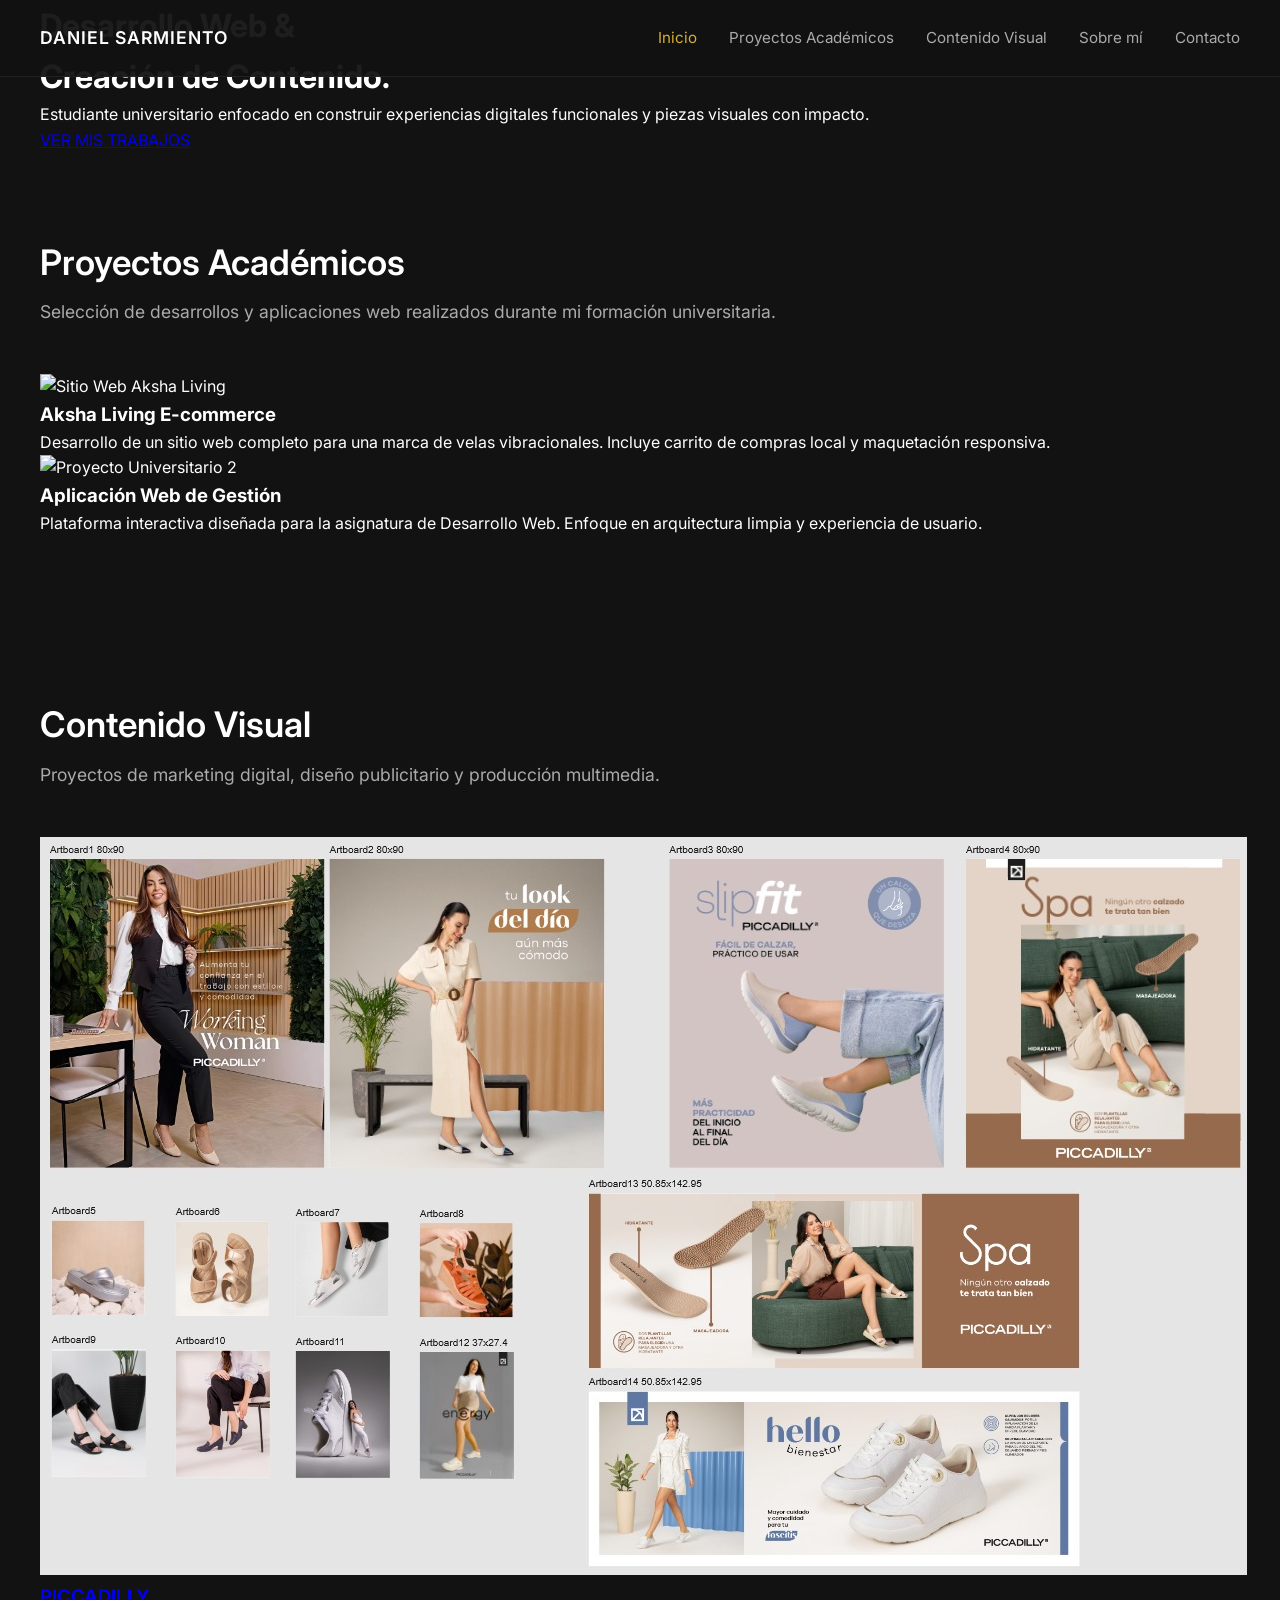
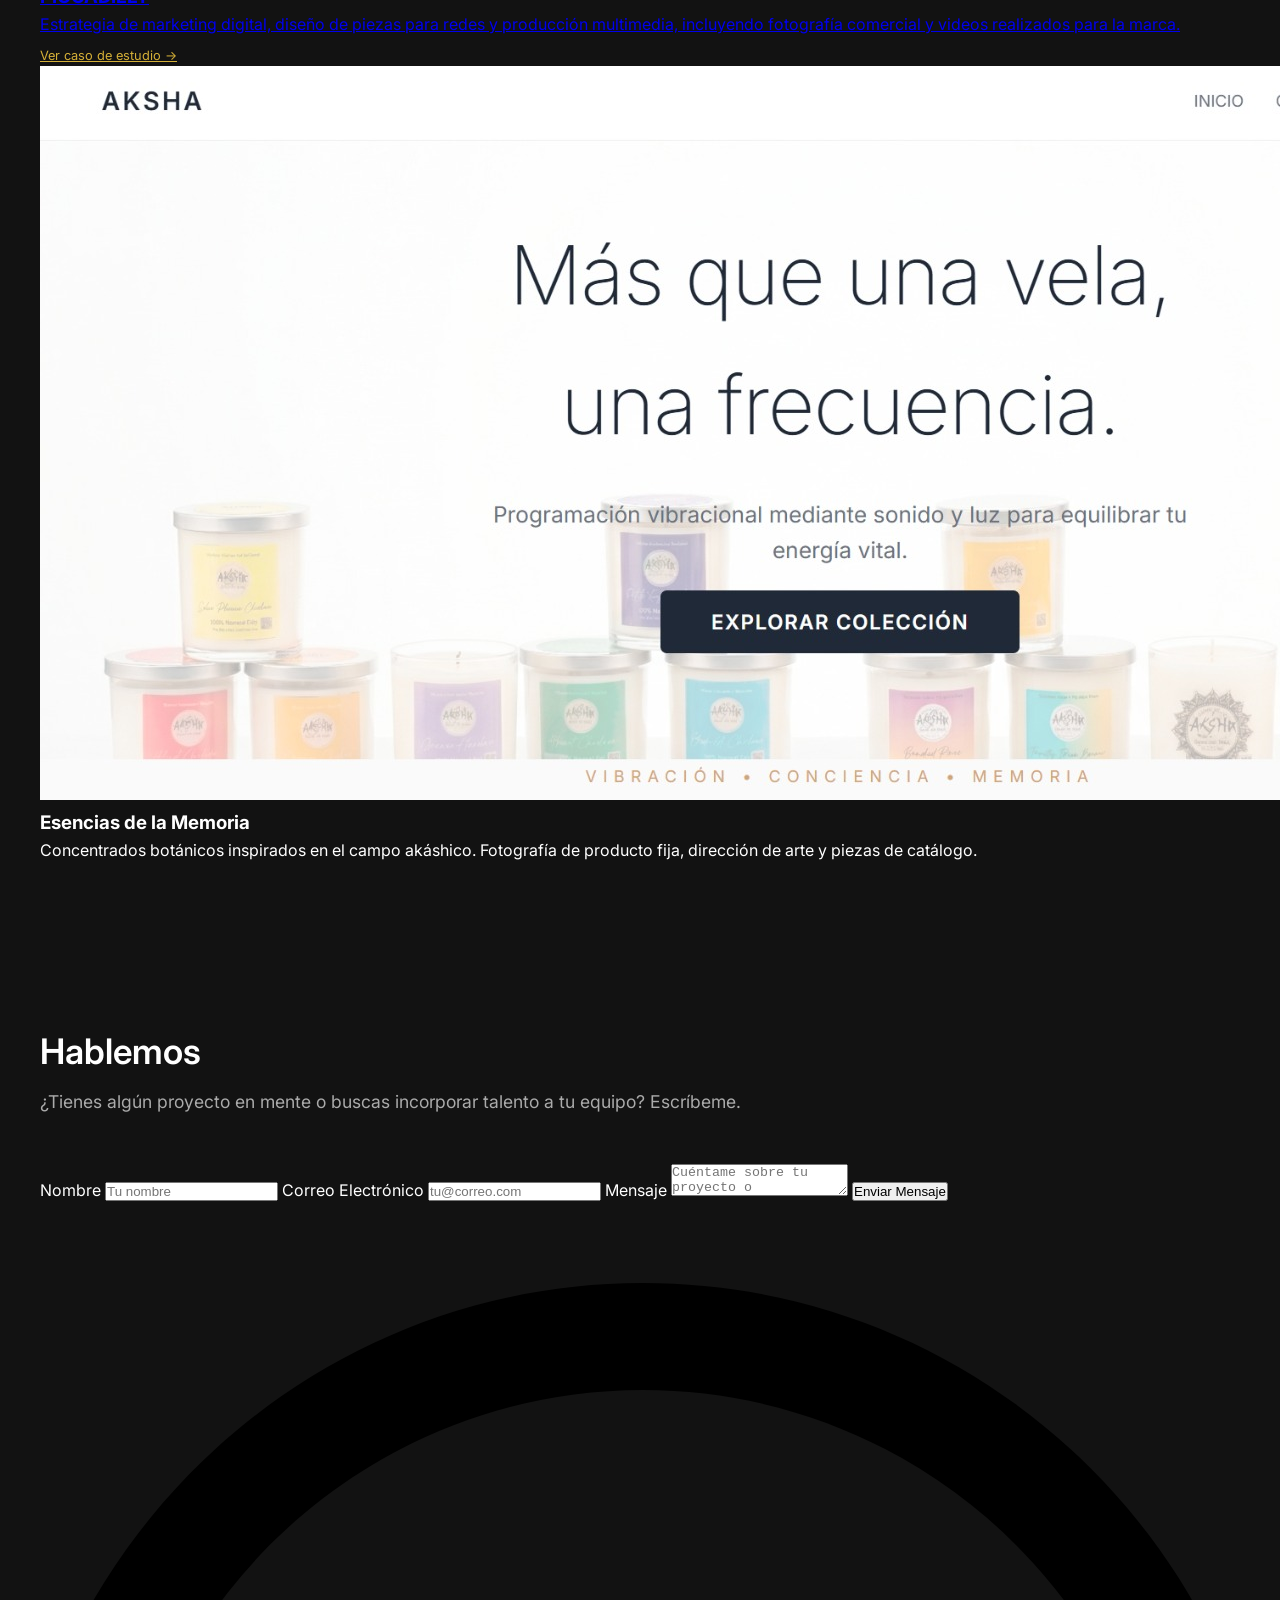
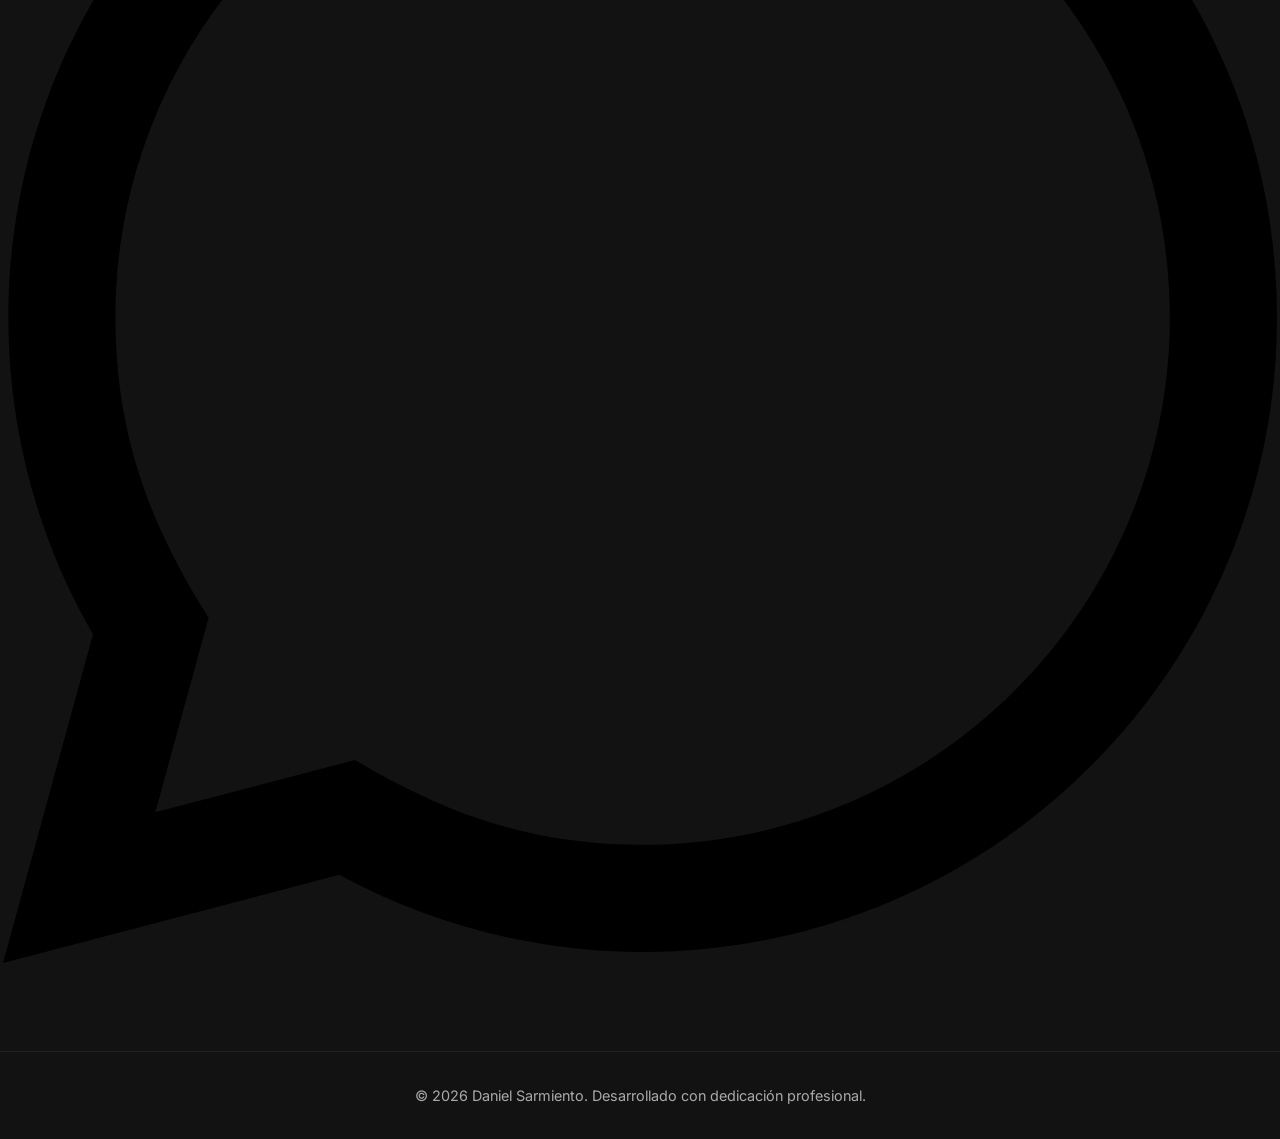
==== index.html @ 41544465 "Update index.html" ====
<!DOCTYPE html>
<html lang="es">
<head>
    <meta charset="UTF-8">
    <meta name="viewport" content="width=device-width, initial-scale=1.0">
    <title>Daniel Sarmiento | Portafolio Profesional</title>
    <link href="https://fonts.googleapis.com/css2?family=Inter:wght=200;300;400;600&display=swap" rel="stylesheet">
    <link rel="stylesheet" href="style.css">
</head>
<body>

    <nav class="nav">
        <div class="container">
            <div class="nav-content">
                <a href="index.html" class="logo">DANIEL SARMIENTO</a>
                <ul class="nav-links">
                    <li><a href="index.html" class="nav-link active">Inicio</a></li>
                    <li><a href="#proyectos" class="nav-link">Proyectos Académicos</a></li>
                    <li><a href="#contenido-visual" class="nav-link">Contenido Visual</a></li>
                    <li><a href="daniel.html" class="nav-link">Sobre mí</a></li>
                    <li><a href="#contacto" class="nav-link">Contacto</a></li>
                </ul>
            </div>
        </div>
    </nav>

    <header class="hero">
        <div class="container">
            <h1>Desarrollo Web & <br> Creación de Contenido.</h1>
            <p>Estudiante universitario enfocado en construir experiencias digitales funcionales y piezas visuales con impacto.</p>
            <a href="#proyectos" class="cta">VER MIS TRABAJOS</a>
        </div>
    </header>

    <section id="proyectos" class="section">
        <div class="container">
            <h2 class="section-title">Proyectos Académicos</h2>
            <p class="section-subtitle">Selección de desarrollos y aplicaciones web realizados durante mi formación universitaria.</p>
            
            <div class="portfolio-grid">
                <div class="preview-item">
                    <div class="preview-img-wrap">
                        <img src="aks1.png" alt="Sitio Web Aksha Living" class="preview-img">
                    </div>
                    <h3>Aksha Living E-commerce</h3>
                    <p>Desarrollo de un sitio web completo para una marca de velas vibracionales. Incluye carrito de compras local y maquetación responsiva.</p>
                </div>
                
                <div class="preview-item">
                    <div class="preview-img-wrap">
                        <img src="images/proyecto-universitario-2.png" alt="Proyecto Universitario 2" class="preview-img">
                    </div>
                    <h3>Aplicación Web de Gestión</h3>
                    <p>Plataforma interactiva diseñada para la asignatura de Desarrollo Web. Enfoque en arquitectura limpia y experiencia de usuario.</p>
                </div>
            </div>
        </div>
    </section>

    <section id="contenido-visual" class="section">
        <div class="container">
            <h2 class="section-title">Contenido Visual</h2>
            <p class="section-subtitle">Proyectos de marketing digital, diseño publicitario y producción multimedia.</p>
            
            <div class="portfolio-grid">
                
                <a href="piccadilly.html" class="portfolio-link">
                    <div class="preview-item">
                        <div class="preview-img-wrap">
                            <img src="image0.jpeg" alt="Campaña PICCADILLY" class="preview-img">
                        </div>
                        <h3>PICCADILLY</h3>
                        <p>Estrategia de marketing digital, diseño de piezas para redes y producción multimedia, incluyendo fotografía comercial y videos realizados para la marca. <span style="text-decoration: underline; display: block; margin-top: 0.5rem; font-size: 0.8rem; color: var(--gold);">Ver caso de estudio →</span></p>
                    </div>
                </a>

                <div class="preview-item">
                    <div class="preview-img-wrap">
                        <img src="aks0.jpeg" alt="Esencias Aksha" class="preview-img">
                    </div>
                    <h3>Esencias de la Memoria</h3>
                    <p>Concentrados botánicos inspirados en el campo akáshico. Fotografía de producto fija, dirección de arte y piezas de catálogo.</p>
                </div>

            </div>
        </div>
    </section>

    <section id="contacto" class="section">
        <div class="container">
            <h2 class="section-title">Hablemos</h2>
            <p class="section-subtitle">¿Tienes algún proyecto en mente o buscas incorporar talento a tu equipo? Escríbeme.</p>
            
            <form class="contact-form" action="https://formspree.io/f/TU_ID_DE_FORMSPREE" method="POST">
                <label for="name">Nombre</label>
                <input type="text" id="name" name="name" required placeholder="Tu nombre">
                
                <label for="email">Correo Electrónico</label>
                <input type="email" id="email" name="email" required placeholder="tu@correo.com">
                
                <label for="message">Mensaje</label>
                <textarea id="message" name="message" required placeholder="Cuéntame sobre tu proyecto o propuesta..."></textarea>
                
                <button type="submit" class="form-btn">Enviar Mensaje</button>
            </form>
        </div>
    </section>

    <a href="https://wa.me/584125943324" class="whatsapp-float" target="_blank">
        <svg class="whatsapp-icon" viewBox="0 0 24 24"><path d="M.057 24l1.687-6.163c-1.041-1.804-1.588-3.849-1.587-5.946.003-6.556 5.338-11.891 11.893-11.891 3.181.001 6.167 1.24 8.413 3.488 2.245 2.248 3.481 5.236 3.48 8.414-.003 6.557-5.338 11.892-11.893 11.892-1.99-.001-3.951-.5-5.688-1.448l-6.305 1.654zm6.597-3.807c1.676.995 3.276 1.591 5.392 1.592 5.448 0 9.886-4.438 9.889-9.885.002-5.462-4.415-9.89-9.881-9.892-5.452 0-9.887 4.434-9.889 9.884-.001 2.225.651 3.891 1.746 5.634l-.999 3.648 3.742-.981z"/></svg>
    </a>

    <footer>
        <div class="container">
            <p>&copy; 2026 Daniel Sarmiento. Desarrollado con dedicación profesional.</p>
        </div>
    </footer>

    <script src="js/main.js"></script>
</body>
</html>
---- style.css ----
/* ==========================================================================
   1. VARIABLES Y CONFIGURACIÓN BASE
   ========================================================================== */
:root {
    --bg-color: #121212;       /* Fondo oscuro principal */
    --surface-color: #1e1e1e;  /* Fondo de las tarjetas y elementos */
    --text-primary: #ffffff;   /* Texto blanco principal */
    --text-secondary: #aaaaaa; /* Texto gris secundario */
    --gold: #d4af37;           /* Color dorado para acentos y enlaces activos */
    --font-main: 'Inter', sans-serif;
}

* {
    margin: 0;
    padding: 0;
    box-box: border-box;
}

body {
    background-color: var(--bg-color);
    color: var(--text-primary);
    font-family: var(--font-main);
    line-height: 1.6;
    overflow-x: hidden;
}

.container {
    width: 100%;
    max-width: 1200px;
    margin: 0 auto;
    padding: 0 2rem;
}

/* ==========================================================================
   2. COMPONENTES REUTILIZABLES (SECCIONES Y BOTONES)
   ========================================================================== */
.section {
    padding: 5rem 0;
}

.section-title {
    font-size: 2.2rem;
    font-weight: 600;
    margin-bottom: 0.5rem;
}

.section-subtitle {
    color: var(--text-secondary);
    font-size: 1.1rem;
    margin-bottom: 3rem;
}

.tag {
    background-color: var(--surface-color);
    color: var(--text-primary);
    padding: 0.5rem 1rem;
    border-radius: 4px;
    font-size: 0.85rem;
    border: 1px solid #333;
    display: inline-block;
}

/* ==========================================================================
   3. BARRA DE NAVEGACIÓN (NAVBAR)
   ========================================================================== */
.nav {
    background-color: rgba(18, 18, 18, 0.95);
    position: fixed;
    top: 0;
    left: 0;
    width: 100%;
    z-index: 1000;
    border-bottom: 1px solid #222;
}

.nav-content {
    display: flex;
    justify-content: space-between;
    align-items: center;
    padding: 1.5rem 0;
}

.logo {
    color: var(--text-primary);
    text-decoration: none;
    font-weight: 600;
    letter-spacing: 1px;
    font-size: 1.1rem;
}

.nav-links {
    display: flex;
    list-style: none;
    gap: 2rem;
}

.nav-link {
    color: var(--text-secondary);
    text-decoration: none;
    font-size: 0.95rem;
    transition: color 0.3s ease;
}

.nav-link:hover, 
.nav-link.active {
    color: var(--gold);
}

/* ==========================================================================
   4. DISEÑO DE LA PÁGINA "SOBRE MÍ" (GRIDS Y TIMELINE)
   ========================================================================== */
.main-about {
    padding-top: 7rem; 
    min-height: 85vh;
}

.section-separator {
    margin-top: 6rem;
}

.services-title, 
.experience-title {
    font-size: 1.4rem; 
    margin-bottom: 2.5rem; 
    text-align: left; 
    color: var(--gold);
}

/* Rejilla de Información Principal */
.about-grid {
    display: grid;
    grid-template-columns: 1fr 2fr;
    gap: 4rem;
    align-items: start;
}

.about-image-wrap {
    width: 100%;
}

.about-img {
    width: 100%;
    border-radius: 8px;
    filter: grayscale(20%);
    border: 1px solid #333;
}

.about-info h3 {
    font-size: 1.8rem;
    margin-bottom: 1.5rem;
}

.about-info p {
    color: var(--text-secondary);
    margin-bottom: 1.5rem;
}

/* Contenedor de Habilidades / Servicios */
.skills-container {
    margin-top: 2.5rem;
}

.skills-container h4 {
    margin-bottom: 1rem;
    font-size: 1.1rem;
}

.skills-tags {
    display: flex;
    flex-wrap: wrap;
    gap: 0.8rem;
}

/* Línea de Tiempo (Experiencia) */
.timeline {
    display: flex;
    flex-direction: column;
    gap: 3rem;
    position: relative;
}

.timeline-item {
    display: grid;
    grid-template-columns: 1fr 2fr;
    gap: 2rem;
}

.timeline-meta h4 {
    font-size: 1.2rem;
    color: var(--text-primary);
    margin-bottom: 0.3rem;
}

.timeline-meta .company {
    color: var(--gold);
    font-weight: 600;
    font-size: 0.95rem;
}

.timeline-meta .date {
    color: var(--text-secondary);
    font-size: 0.85rem;
    margin-top: 0.2rem;
}

.timeline-content p {
    color: var(--text-secondary);
    margin-bottom: 1rem;
}

.timeline-content ul {
    list-style-type: none;
}

.timeline-content ul li {
    color: var(--text-secondary);
    position: relative;
    padding-left: 1.5rem;
    margin-bottom: 0.7rem;
    font-size: 0.95rem;
}

.timeline-content ul li::before {
    content: "•";
    color: var(--gold);
    font-size: 1.2rem;
    position: absolute;
    left: 0;
    top: -2px;
}

/* ==========================================================================
   5. PIE DE PÁGINA (FOOTER)
   ========================================================================== */
footer {
    border-top: 1px solid #222;
    padding: 2rem 0;
    text-align: center;
    color: var(--text-secondary);
    font-size: 0.9rem;
    margin-top: 5rem;
}

/* ==========================================================================
   6. ESTILOS RESPONSIVOS (DISPOSITIVOS MÓVILES)
   ========================================================================== */
@media (max-width: 768px) {
    
    .container {
        padding: 0 1.5rem;
    }
    
    .section-title {
        font-size: 1.8rem;
        text-align: center;
    }
    
    .section-subtitle {
        text-align: center;
        font-size: 0.95rem;
    }

    .services-title, 
    .experience-title {
        text-align: center;
    }

    /* Navegación en bloque vertical */
    .nav-content {
        flex-direction: column;
        gap: 1rem;
        padding: 1rem 0;
    }
    
    .nav-links {
        flex-wrap: wrap;
        justify-content: center;
        gap: 1rem;
    }
    
    .nav-link {
        font-size: 0.9rem;
    }

    /* Colapsar grids de 2 columnas a 1 sola columna */
    .about-grid,
    .timeline-item {
        grid-template-columns: 1fr;
        gap: 2rem;
    }

    .about-image-wrap {
        max-width: 260px;
        margin: 0 auto;
    }
    
    .about-info {
        text-align: center;
    }

    .skills-tags {
        justify-content: center;
    }

    /* Ajuste estético de la experiencia en móvil */
    .timeline-item {
        border-left: 2px solid var(--gold);
        padding-left: 1.2rem;
        margin-left: 0.2rem;
        gap: 1rem;
    }
    
    .timeline-meta h4 {
        font-size: 1.1rem;
    }
}
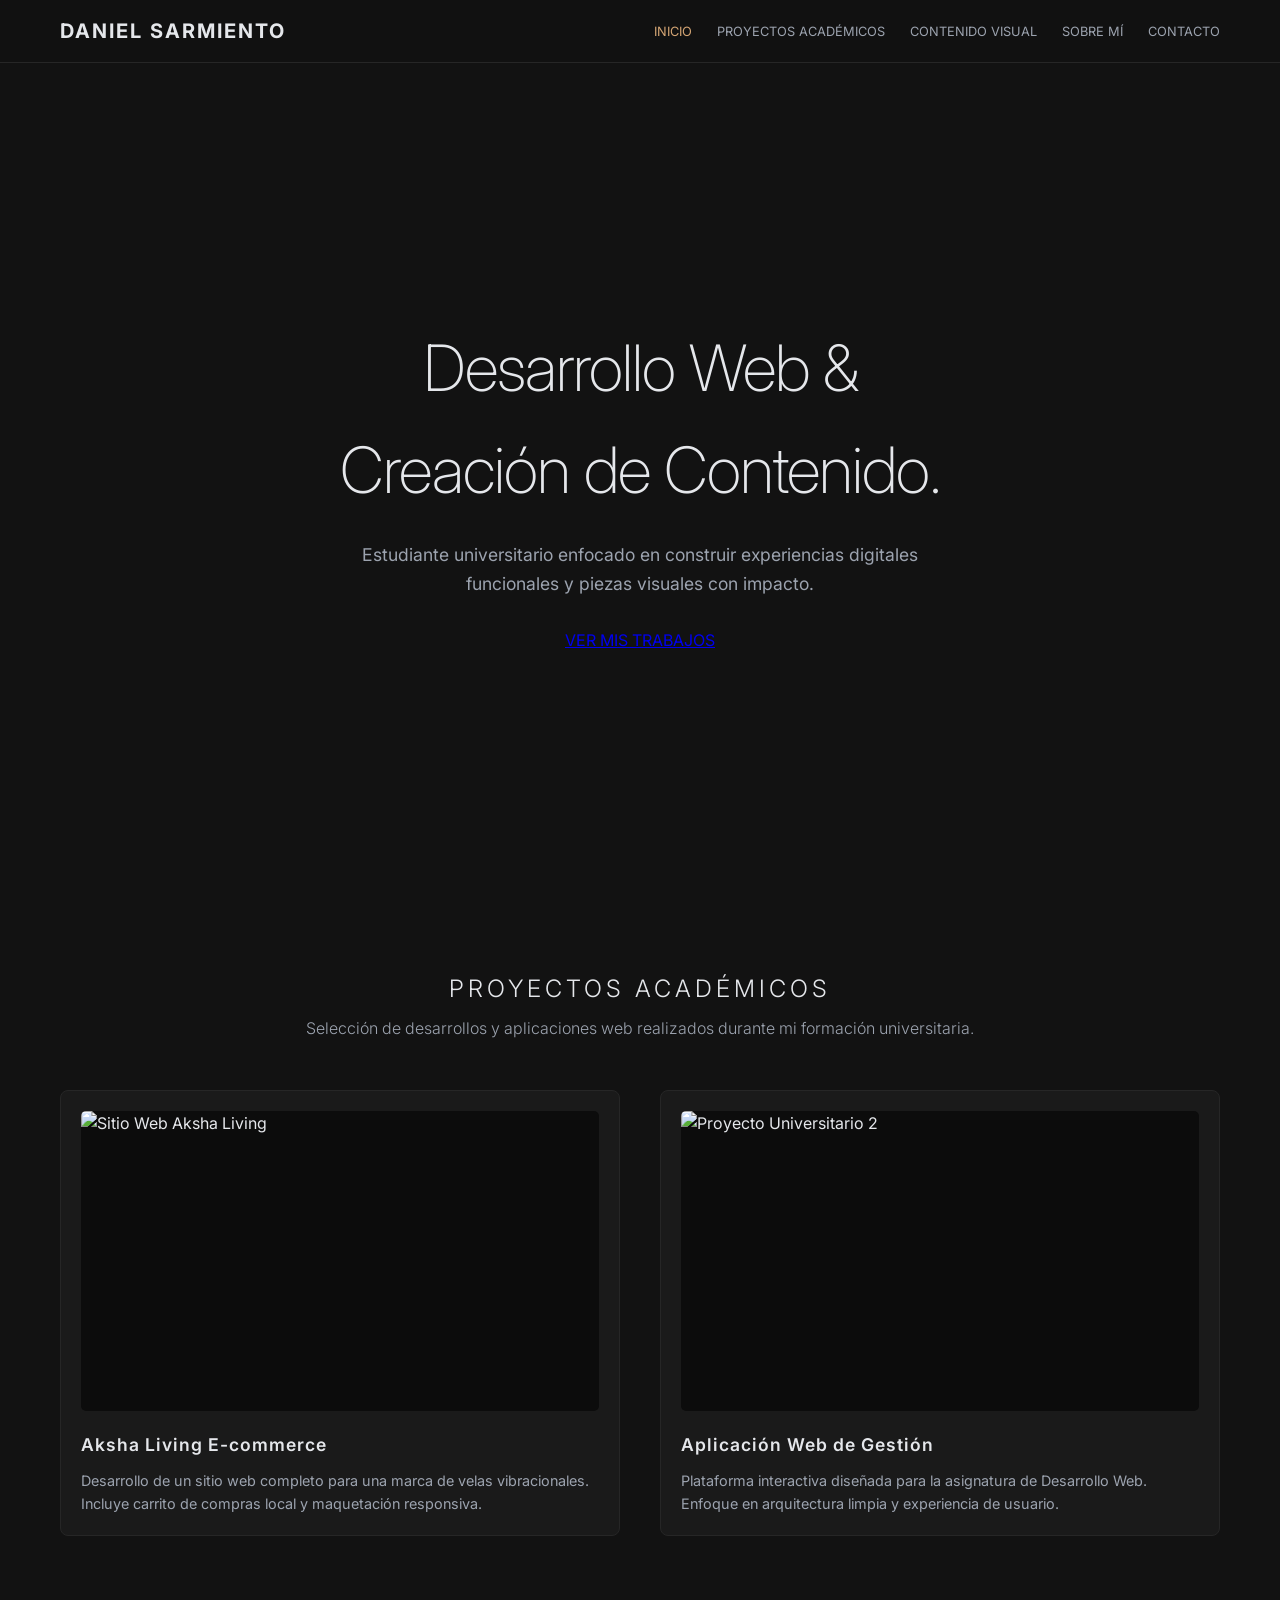
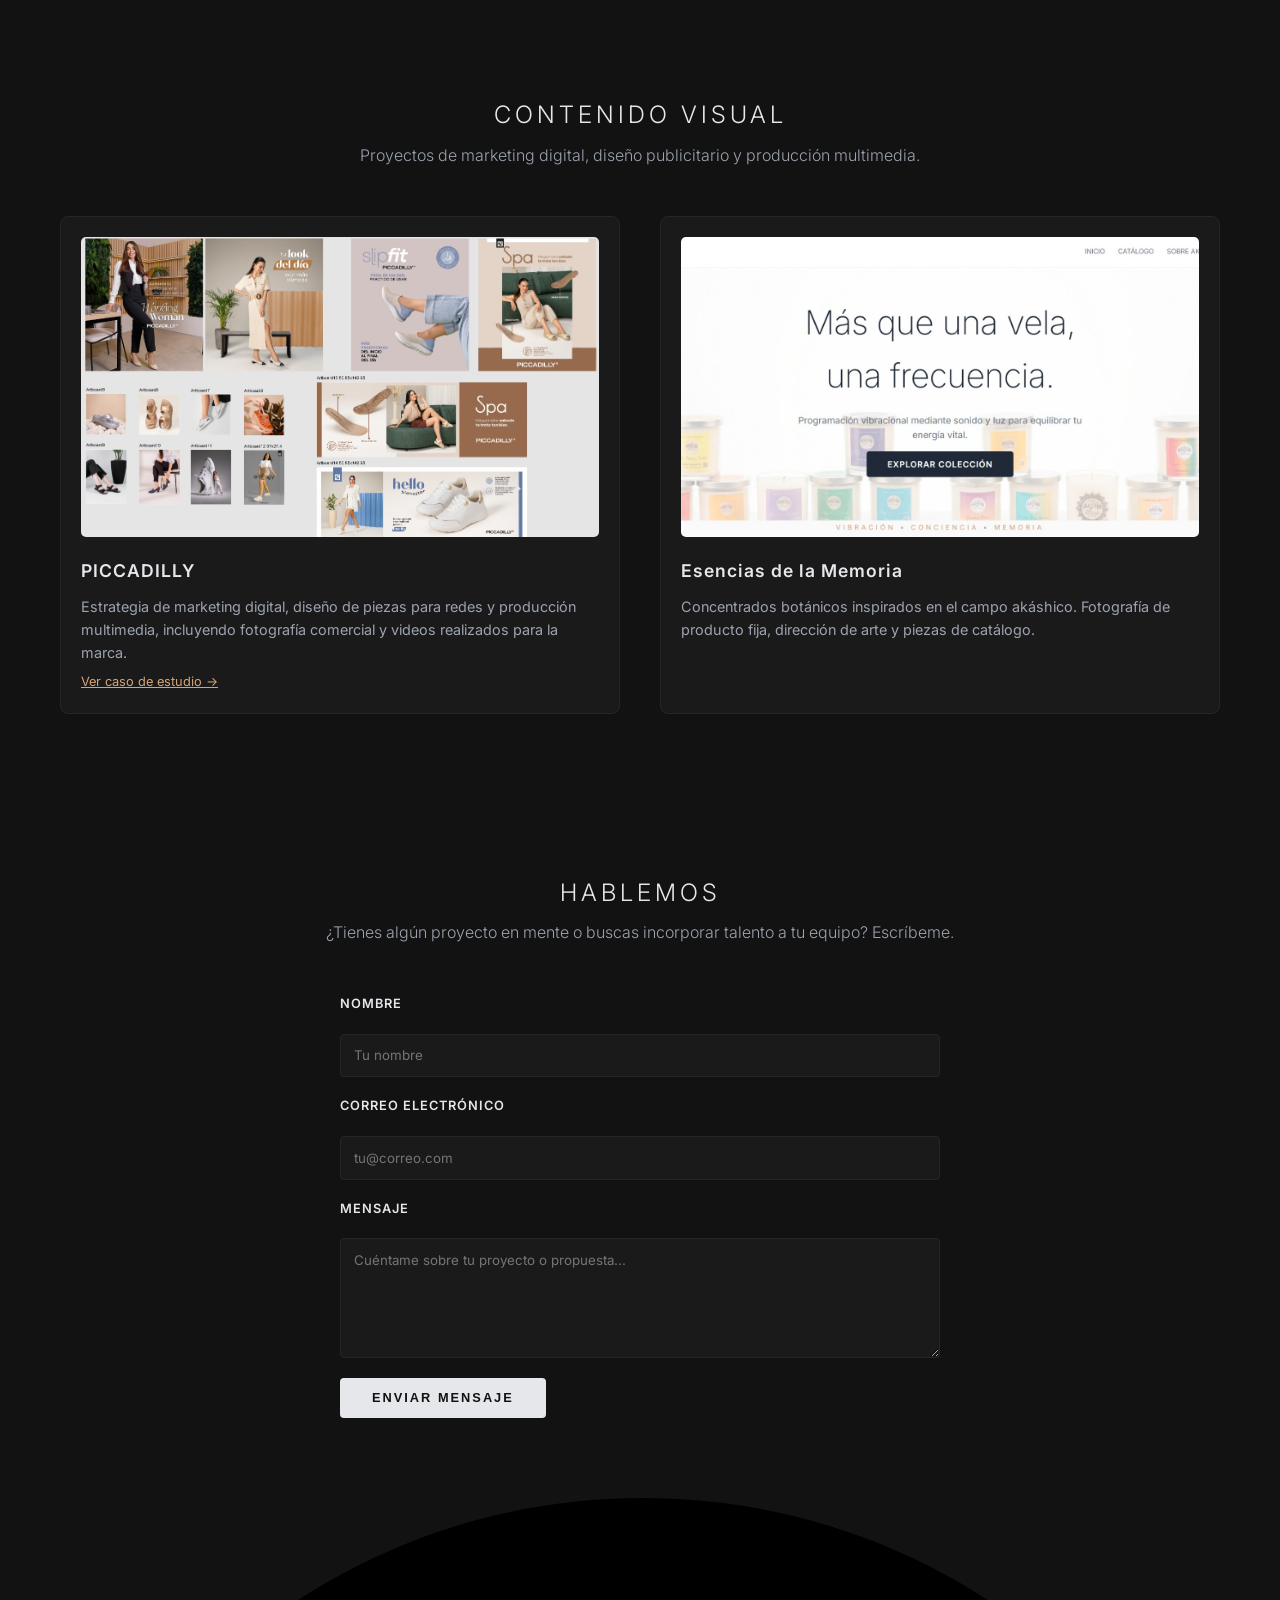
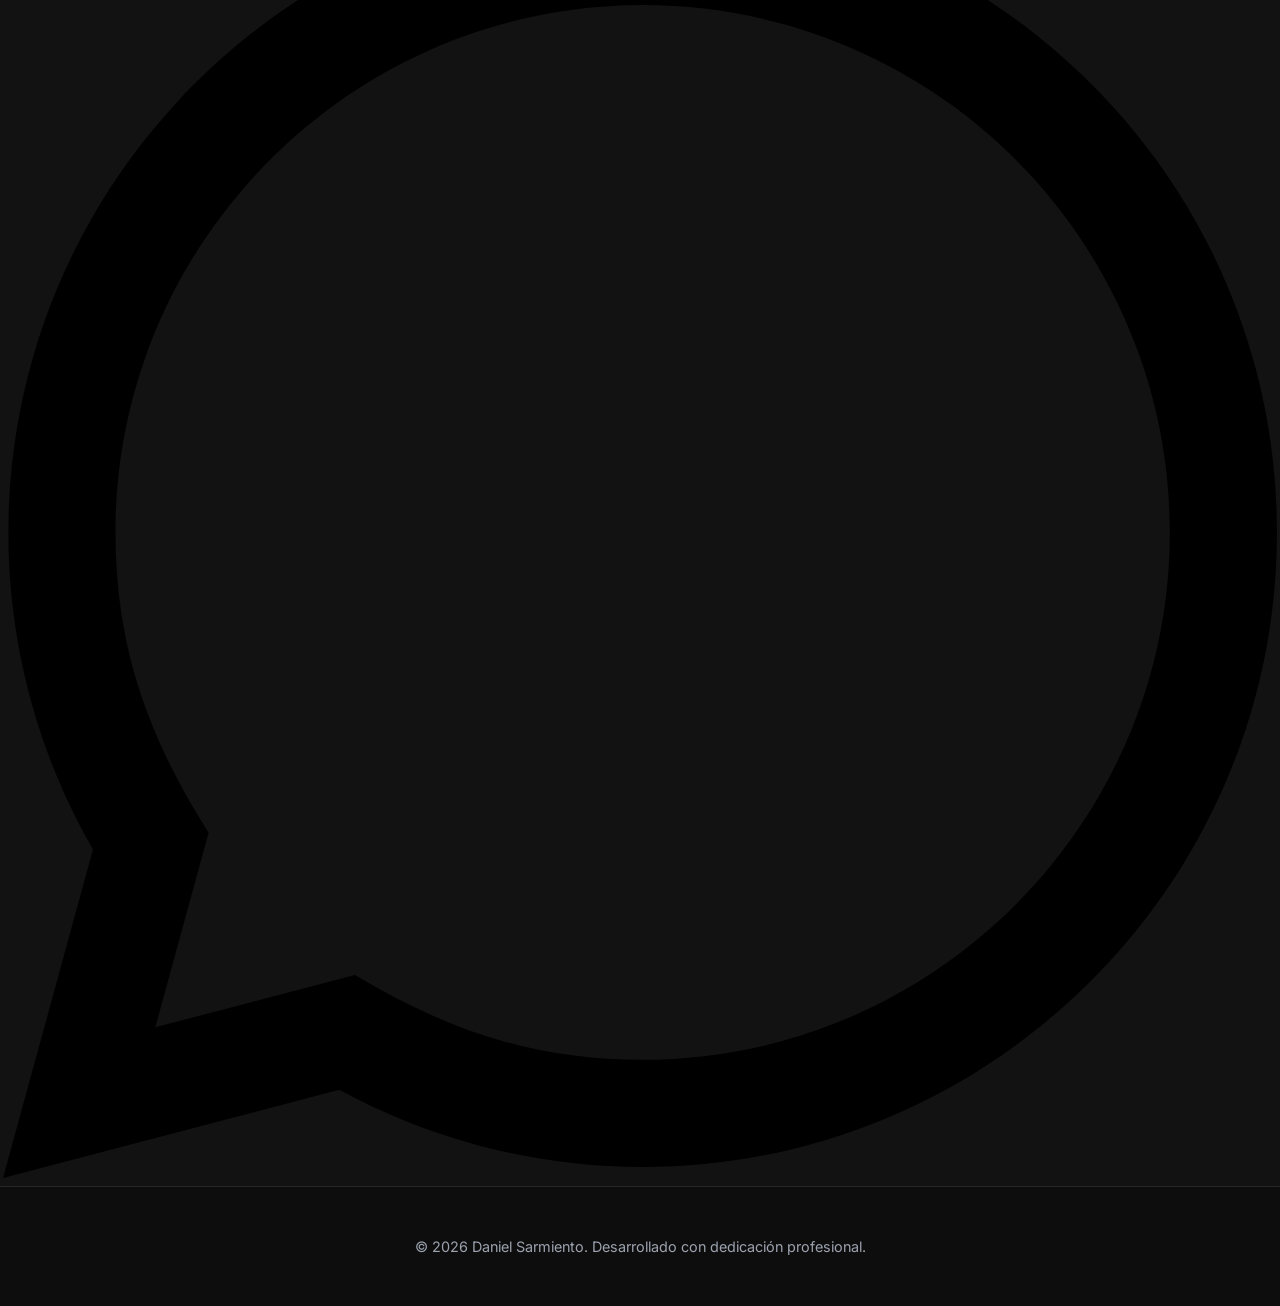
==== commit dcc24f2d: "Update index.html" ====
--- a/index.html
+++ b/index.html
@@ -106,10 +106,11 @@
         </div>
     </section>
 
-    <a href="https://wa.me/584125943324" class="whatsapp-float" target="_blank">
-        <svg class="whatsapp-icon" viewBox="0 0 24 24"><path d="M.057 24l1.687-6.163c-1.041-1.804-1.588-3.849-1.587-5.946.003-6.556 5.338-11.891 11.893-11.891 3.181.001 6.167 1.24 8.413 3.488 2.245 2.248 3.481 5.236 3.48 8.414-.003 6.557-5.338 11.892-11.893 11.892-1.99-.001-3.951-.5-5.688-1.448l-6.305 1.654zm6.597-3.807c1.676.995 3.276 1.591 5.392 1.592 5.448 0 9.886-4.438 9.889-9.885.002-5.462-4.415-9.89-9.881-9.892-5.452 0-9.887 4.434-9.889 9.884-.001 2.225.651 3.891 1.746 5.634l-.999 3.648 3.742-.981z"/></svg>
-    </a>
-
+    <a href="https://wa.me/584125943324" class="whatsapp-small-link" target="_blank" aria-label="Contactar por WhatsApp">
+    <svg class="whatsapp-small-icon" viewBox="0 0 24 24">
+        <path d="M.057 24l1.687-6.163c-1.041-1.804-1.588-3.849-1.587-5.946.003-6.556 5.338-11.891 11.893-11.891 3.181.001 6.167 1.24 8.413 3.488 2.245 2.248 3.481 5.236 3.48 8.414-.003 6.557-5.338 11.892-11.893 11.892-1.99-.001-3.951-.5-5.688-1.448l-6.305 1.654zm6.597-3.807c1.676.995 3.276 1.591 5.392 1.592 5.448 0 9.886-4.438 9.889-9.885.002-5.462-4.415-9.89-9.881-9.892-5.452 0-9.887 4.434-9.889 9.884-.001 2.225.651 3.891 1.746 5.634l-.999 3.648 3.742-.981z"/>
+    </svg>
+</a>
     <footer>
         <div class="container">
             <p>&copy; 2026 Daniel Sarmiento. Desarrollado con dedicación profesional.</p>
--- a/style.css
+++ b/style.css
@@ -1,316 +1,470 @@
-/* ==========================================================================
-   1. VARIABLES Y CONFIGURACIÓN BASE
-   ========================================================================== */
+/* =========================================
+   1. VARIABLES Y CONFIGURACIÓN BASE (NEGRO CLARO)
+   ========================================= */
 :root {
-    --bg-color: #121212;       /* Fondo oscuro principal */
-    --surface-color: #1e1e1e;  /* Fondo de las tarjetas y elementos */
-    --text-primary: #ffffff;   /* Texto blanco principal */
-    --text-secondary: #aaaaaa; /* Texto gris secundario */
-    --gold: #d4af37;           /* Color dorado para acentos y enlaces activos */
-    --font-main: 'Inter', sans-serif;
+    --gold: #d4a574;
+    --gold-light: #e6b98a;
+    --dark: #e5e7eb;             /* Blanco suave / Gris muy claro para los textos */
+    --gray: #9ca3af;             /* Gris medio para descripciones */
+    --light: #121212;            /* FONDO PRINCIPAL: Negro claro / Grafito profundo */
+    --white: #1a1a1a;            /* Tarjetas y menú: Un tono más claro para crear relieve */
+    --border-color: #262626;     /* Bordes oscuros muy sutiles */
+    --transition: all 0.3s ease;
 }
 
 * {
     margin: 0;
     padding: 0;
-    box-box: border-box;
+    box-sizing: border-box;
 }
 
 body {
-    background-color: var(--bg-color);
-    color: var(--text-primary);
-    font-family: var(--font-main);
+    font-family: 'Inter', sans-serif;
+    background: var(--light);
+    color: var(--dark);
     line-height: 1.6;
-    overflow-x: hidden;
+    padding-top: 80px;
 }
 
 .container {
-    width: 100%;
     max-width: 1200px;
     margin: 0 auto;
-    padding: 0 2rem;
-}
-
-/* ==========================================================================
-   2. COMPONENTES REUTILIZABLES (SECCIONES Y BOTONES)
-   ========================================================================== */
+    padding: 0 20px;
+}
+
+img, video {
+    max-width: 100%;
+    height: auto;
+    display: block;
+}
+
+/* =========================================
+   2. NAVEGACIÓN FIJA
+   ========================================= */
+.nav {
+    position: fixed;
+    top: 0;
+    width: 100%;
+    background: rgba(18, 18, 18, 0.9);
+    backdrop-filter: blur(10px);
+    border-bottom: 1px solid var(--border-color);
+    z-index: 1000;
+    padding: 15px 0;
+}
+
+.nav-content {
+    display: flex;
+    justify-content: space-between;
+    align-items: center;
+}
+
+.logo {
+    font-size: 20px;
+    font-weight: 700;
+    letter-spacing: 2px;
+    color: var(--dark);
+    text-decoration: none;
+}
+
+.nav-links {
+    display: flex;
+    list-style: none;
+    gap: 25px;
+}
+
+.nav-link {
+    color: var(--gray);
+    text-decoration: none;
+    font-size: 0.8rem;
+    text-transform: uppercase;
+    transition: var(--transition);
+}
+
+.nav-link:hover, .nav-link.active {
+    color: var(--gold);
+}
+
+/* =========================================
+   3. SECCIONES DE PORTAFOLIO PRINCIPAL (MATRIZ 2xN)
+   ========================================= */
+.portfolio-grid {
+    display: grid;
+    grid-template-columns: repeat(2, 1fr);
+    gap: 2.5rem;
+    margin-top: 2rem;
+}
+
+.portfolio-link {
+    text-decoration: none;
+    color: inherit;
+    display: block;
+    transition: transform 0.3s ease;
+}
+
+.portfolio-link:hover {
+    transform: translateY(-5px);
+}
+
+.preview-item {
+    background: var(--white);
+    padding: 20px;
+    border-radius: 8px;
+    border: 1px solid var(--border-color);
+    transition: var(--transition);
+}
+
+.preview-item:hover {
+    border-color: var(--gold);
+    box-shadow: 0 10px 30px rgba(212, 165, 116, 0.05);
+}
+
+.preview-img-wrap {
+    width: 100%;
+    height: 300px;
+    overflow: hidden;
+    margin-bottom: 20px;
+    border-radius: 5px;
+    background-color: #0c0c0c;
+}
+
+.preview-img {
+    width: 100%;
+    height: 100%;
+    object-fit: cover;
+    transition: transform 0.8s ease;
+}
+
+.preview-item:hover .preview-img {
+    transform: scale(1.05);
+}
+
+.preview-item h3 {
+    font-size: 1.1rem;
+    font-weight: 600;
+    margin-bottom: 10px;
+    letter-spacing: 1px;
+}
+
+.preview-item p {
+    font-size: 0.9rem;
+    color: var(--gray);
+}
+
+/* =========================================
+   4. APARTADOS DE DETALLES Y CASOS DE ESTUDIO (PICCADILLY)
+   ========================================= */
+.project-header {
+    padding: 6rem 0 3rem;
+    text-align: center;
+}
+
+.project-meta {
+    display: flex;
+    justify-content: center;
+    gap: 4rem;
+    margin: 2rem 0 4rem;
+    border-top: 1px solid var(--border-color);
+    border-bottom: 1px solid var(--border-color);
+    padding: 1.5rem 0;
+}
+
+.meta-item {
+    text-align: center;
+}
+
+.meta-item h4 {
+    font-size: 0.75rem;
+    letter-spacing: 2px;
+    text-transform: uppercase;
+    margin-bottom: 0.5rem;
+    color: var(--gray);
+}
+
+.meta-item p {
+    font-size: 1rem;
+    font-weight: 400;
+    margin: 0;
+}
+
+/* =========================================
+   5. NUEVOS ESTILOS: ESTRUCTURA GRID PARA DANIEL.HTML
+   ========================================= */
+.about-grid {
+    display: grid;
+    grid-template-columns: 0.8fr 1.2fr;
+    gap: 3.5rem;
+    align-items: center;
+    margin-top: 2rem;
+}
+
+.about-image-wrap {
+    width: 100%;
+    height: 400px;
+    border-radius: 8px;
+    overflow: hidden;
+    border: 1px solid var(--border-color);
+    background: #0c0c0c;
+}
+
+.about-img {
+    width: 100%;
+    height: 100%;
+    object-fit: cover;
+}
+
+.about-info h3 {
+    font-size: 1.6rem;
+    margin-bottom: 1.2rem;
+    font-weight: 600;
+    color: var(--gold);
+}
+
+.about-info p {
+    font-size: 1rem;
+    color: var(--gray);
+    margin-bottom: 1.2rem;
+}
+
+.skills-container {
+    margin-top: 2rem;
+}
+
+.skills-container h4 {
+    font-size: 0.85rem;
+    text-transform: uppercase;
+    letter-spacing: 1px;
+    margin-bottom: 0.8rem;
+    color: var(--dark);
+}
+
+.skills-tags {
+    display: flex;
+    flex-wrap: wrap;
+    gap: 10px;
+}
+
+.skills-tags .tag {
+    background: var(--white);
+    border: 1px solid var(--border-color);
+    padding: 6px 14px;
+    border-radius: 20px;
+    font-size: 0.8rem;
+    color: var(--dark);
+    transition: var(--transition);
+}
+
+.skills-tags .tag:hover {
+    border-color: var(--gold);
+    color: var(--gold);
+}
+
+/* =========================================
+   6. FORMULARIO DE CONTACTO
+   ========================================= */
+.contact-form {
+    max-width: 600px;
+    margin: 2rem auto 0;
+    display: flex;
+    flex-direction: column;
+    gap: 1.2rem;
+    text-align: left;
+}
+
+.contact-form label {
+    font-size: 0.8rem;
+    letter-spacing: 1px;
+    text-transform: uppercase;
+    color: var(--dark);
+    font-weight: 600;
+}
+
+.contact-form input, .contact-form textarea {
+    width: 100%;
+    padding: 0.8rem;
+    border: 1px solid var(--border-color);
+    border-radius: 4px;
+    font-family: 'Inter', sans-serif;
+    box-sizing: border-box;
+    background: var(--white);
+    color: var(--dark);
+    transition: var(--transition);
+}
+
+.contact-form input:focus, .contact-form textarea:focus {
+    outline: none;
+    border-color: var(--gold);
+}
+
+.contact-form textarea {
+    resize: vertical;
+    min-height: 120px;
+}
+
+.form-btn {
+    background: var(--dark);
+    color: #121212;
+    padding: 0.8rem 2rem;
+    border: none;
+    cursor: pointer;
+    text-transform: uppercase;
+    letter-spacing: 2px;
+    font-size: 0.8rem;
+    transition: var(--transition);
+    align-self: flex-start;
+    border-radius: 4px;
+    font-weight: 600;
+}
+
+.form-btn:hover {
+    background: var(--gold);
+    color: #121212;
+}
+
+/* =========================================
+   7. ELEMENTOS BASE Y SECCIONES
+   ========================================= */
+.hero {
+    height: 90vh;
+    display: flex;
+    align-items: center;
+    justify-content: center;
+    text-align: center;
+    background: linear-gradient(rgba(18, 18, 18, 0.6), rgba(18, 18, 18, 0.95)), 
+                url('../images/BANNER HORIZONTAL WEBSITE.png');
+    background-size: cover;
+    background-position: center;
+}
+
+.hero h1 {
+    font-size: clamp(2.5rem, 6vw, 4rem);
+    font-weight: 200;
+    margin-bottom: 20px;
+    letter-spacing: -1px;
+}
+
+.hero p {
+    font-size: 1.1rem;
+    color: var(--gray);
+    max-width: 600px;
+    margin: 0 auto 30px;
+}
+
 .section {
     padding: 5rem 0;
+    background-color: var(--light); /* Fuerza el color oscuro base */
 }
 
 .section-title {
-    font-size: 2.2rem;
-    font-weight: 600;
+    text-transform: uppercase;
+    letter-spacing: 4px;
+    font-weight: 300;
     margin-bottom: 0.5rem;
+    text-align: center;
 }
 
 .section-subtitle {
-    color: var(--text-secondary);
-    font-size: 1.1rem;
+    text-align: center;
+    color: var(--gray);
+    font-size: 1rem;
     margin-bottom: 3rem;
-}
-
-.tag {
-    background-color: var(--surface-color);
-    color: var(--text-primary);
-    padding: 0.5rem 1rem;
-    border-radius: 4px;
-    font-size: 0.85rem;
-    border: 1px solid #333;
-    display: inline-block;
-}
-
-/* ==========================================================================
-   3. BARRA DE NAVEGACIÓN (NAVBAR)
-   ========================================================================== */
-.nav {
-    background-color: rgba(18, 18, 18, 0.95);
-    position: fixed;
-    top: 0;
-    left: 0;
-    width: 100%;
-    z-index: 1000;
-    border-bottom: 1px solid #222;
-}
-
-.nav-content {
-    display: flex;
-    justify-content: space-between;
-    align-items: center;
-    padding: 1.5rem 0;
-}
-
-.logo {
-    color: var(--text-primary);
-    text-decoration: none;
-    font-weight: 600;
-    letter-spacing: 1px;
-    font-size: 1.1rem;
-}
-
-.nav-links {
-    display: flex;
-    list-style: none;
-    gap: 2rem;
-}
-
-.nav-link {
-    color: var(--text-secondary);
-    text-decoration: none;
-    font-size: 0.95rem;
-    transition: color 0.3s ease;
-}
-
-.nav-link:hover, 
-.nav-link.active {
-    color: var(--gold);
-}
-
-/* ==========================================================================
-   4. DISEÑO DE LA PÁGINA "SOBRE MÍ" (GRIDS Y TIMELINE)
-   ========================================================================== */
-.main-about {
-    padding-top: 7rem; 
-    min-height: 85vh;
-}
-
-.section-separator {
-    margin-top: 6rem;
-}
-
-.services-title, 
-.experience-title {
-    font-size: 1.4rem; 
-    margin-bottom: 2.5rem; 
-    text-align: left; 
-    color: var(--gold);
-}
-
-/* Rejilla de Información Principal */
-.about-grid {
-    display: grid;
-    grid-template-columns: 1fr 2fr;
-    gap: 4rem;
-    align-items: start;
-}
-
-.about-image-wrap {
-    width: 100%;
-}
-
-.about-img {
-    width: 100%;
-    border-radius: 8px;
-    filter: grayscale(20%);
-    border: 1px solid #333;
-}
-
-.about-info h3 {
-    font-size: 1.8rem;
-    margin-bottom: 1.5rem;
-}
-
-.about-info p {
-    color: var(--text-secondary);
-    margin-bottom: 1.5rem;
-}
-
-/* Contenedor de Habilidades / Servicios */
-.skills-container {
-    margin-top: 2.5rem;
-}
-
-.skills-container h4 {
-    margin-bottom: 1rem;
-    font-size: 1.1rem;
-}
-
-.skills-tags {
-    display: flex;
-    flex-wrap: wrap;
-    gap: 0.8rem;
-}
-
-/* Línea de Tiempo (Experiencia) */
-.timeline {
-    display: flex;
-    flex-direction: column;
-    gap: 3rem;
-    position: relative;
-}
-
-.timeline-item {
-    display: grid;
-    grid-template-columns: 1fr 2fr;
-    gap: 2rem;
-}
-
-.timeline-meta h4 {
-    font-size: 1.2rem;
-    color: var(--text-primary);
-    margin-bottom: 0.3rem;
-}
-
-.timeline-meta .company {
-    color: var(--gold);
-    font-weight: 600;
-    font-size: 0.95rem;
-}
-
-.timeline-meta .date {
-    color: var(--text-secondary);
-    font-size: 0.85rem;
-    margin-top: 0.2rem;
-}
-
-.timeline-content p {
-    color: var(--text-secondary);
-    margin-bottom: 1rem;
-}
-
-.timeline-content ul {
-    list-style-type: none;
-}
-
-.timeline-content ul li {
-    color: var(--text-secondary);
-    position: relative;
-    padding-left: 1.5rem;
-    margin-bottom: 0.7rem;
-    font-size: 0.95rem;
-}
-
-.timeline-content ul li::before {
-    content: "•";
-    color: var(--gold);
-    font-size: 1.2rem;
-    position: absolute;
-    left: 0;
-    top: -2px;
-}
-
-/* ==========================================================================
-   5. PIE DE PÁGINA (FOOTER)
-   ========================================================================== */
+    font-weight: 300;
+}
+
 footer {
-    border-top: 1px solid #222;
-    padding: 2rem 0;
-    text-align: center;
-    color: var(--text-secondary);
+    text-align: center;
+    padding: 3rem 0;
+    background: #0d0d0d;
+    border-top: 1px solid var(--border-color);
+    color: var(--gray);
     font-size: 0.9rem;
-    margin-top: 5rem;
-}
-
-/* ==========================================================================
-   6. ESTILOS RESPONSIVOS (DISPOSITIVOS MÓVILES)
-   ========================================================================== */
-@media (max-width: 768px) {
-    
-    .container {
-        padding: 0 1.5rem;
-    }
-    
-    .section-title {
-        font-size: 1.8rem;
-        text-align: center;
-    }
-    
-    .section-subtitle {
-        text-align: center;
-        font-size: 0.95rem;
-    }
-
-    .services-title, 
-    .experience-title {
-        text-align: center;
-    }
-
-    /* Navegación en bloque vertical */
-    .nav-content {
-        flex-direction: column;
-        gap: 1rem;
-        padding: 1rem 0;
-    }
-    
-    .nav-links {
-        flex-wrap: wrap;
-        justify-content: center;
-        gap: 1rem;
-    }
-    
-    .nav-link {
-        font-size: 0.9rem;
-    }
-
-    /* Colapsar grids de 2 columnas a 1 sola columna */
-    .about-grid,
-    .timeline-item {
+}
+
+/* =========================================
+   8. RESPONSIVE
+   ========================================= */
+@media (max-width: 992px) {
+    .about-grid {
         grid-template-columns: 1fr;
         gap: 2rem;
     }
-
     .about-image-wrap {
-        max-width: 260px;
-        margin: 0 auto;
+        height: 320px;
     }
-    
-    .about-info {
-        text-align: center;
+}
+
+@media (max-width: 768px) {
+    .portfolio-grid {
+        grid-template-columns: 1fr;
     }
-
-    .skills-tags {
-        justify-content: center;
+}
+
+/* =========================================
+   9. SECCIÓN DE EXPERIENCIA (TIMELINE)
+   ========================================= */
+.timeline {
+    display: flex;
+    flex-direction: column;
+    gap: 2rem;
+    position: relative;
+}
+
+.timeline-item {
+    background: var(--white);
+    border: 1px solid var(--border-color);
+    border-radius: 8px;
+    padding: 25px;
+    display: grid;
+    grid-template-columns: 0.8fr 1.2fr;
+    gap: 2rem;
+    transition: var(--transition);
+}
+
+.timeline-item:hover {
+    border-color: var(--gold);
+}
+
+.timeline-meta h4 {
+    font-size: 1.1rem;
+    color: var(--dark);
+    font-weight: 600;
+    margin-bottom: 5px;
+}
+
+.timeline-meta .company {
+    color: var(--gold);
+    font-size: 0.9rem;
+    font-weight: 400;
+    margin-bottom: 5px;
+}
+
+.timeline-meta .date {
+    color: var(--gray);
+    font-size: 0.8rem;
+    text-transform: uppercase;
+    letter-spacing: 1px;
+}
+
+.timeline-content p {
+    color: var(--dark);
+    font-size: 0.95rem;
+    margin-bottom: 10px;
+}
+
+.timeline-content ul {
+    padding-left: 18px;
+    color: var(--gray);
+    font-size: 0.9rem;
+}
+
+.timeline-content li {
+    margin-bottom: 6px;
+}
+
+/* Ajuste Responsivo para la Experiencia */
+@media (max-width: 768px) {
+    .timeline-item {
+        grid-template-columns: 1fr;
+        gap: 1rem;
+        padding: 20px;
     }
-
-    /* Ajuste estético de la experiencia en móvil */
-    .timeline-item {
-        border-left: 2px solid var(--gold);
-        padding-left: 1.2rem;
-        margin-left: 0.2rem;
-        gap: 1rem;
-    }
-    
-    .timeline-meta h4 {
-        font-size: 1.1rem;
-    }
-}
+}
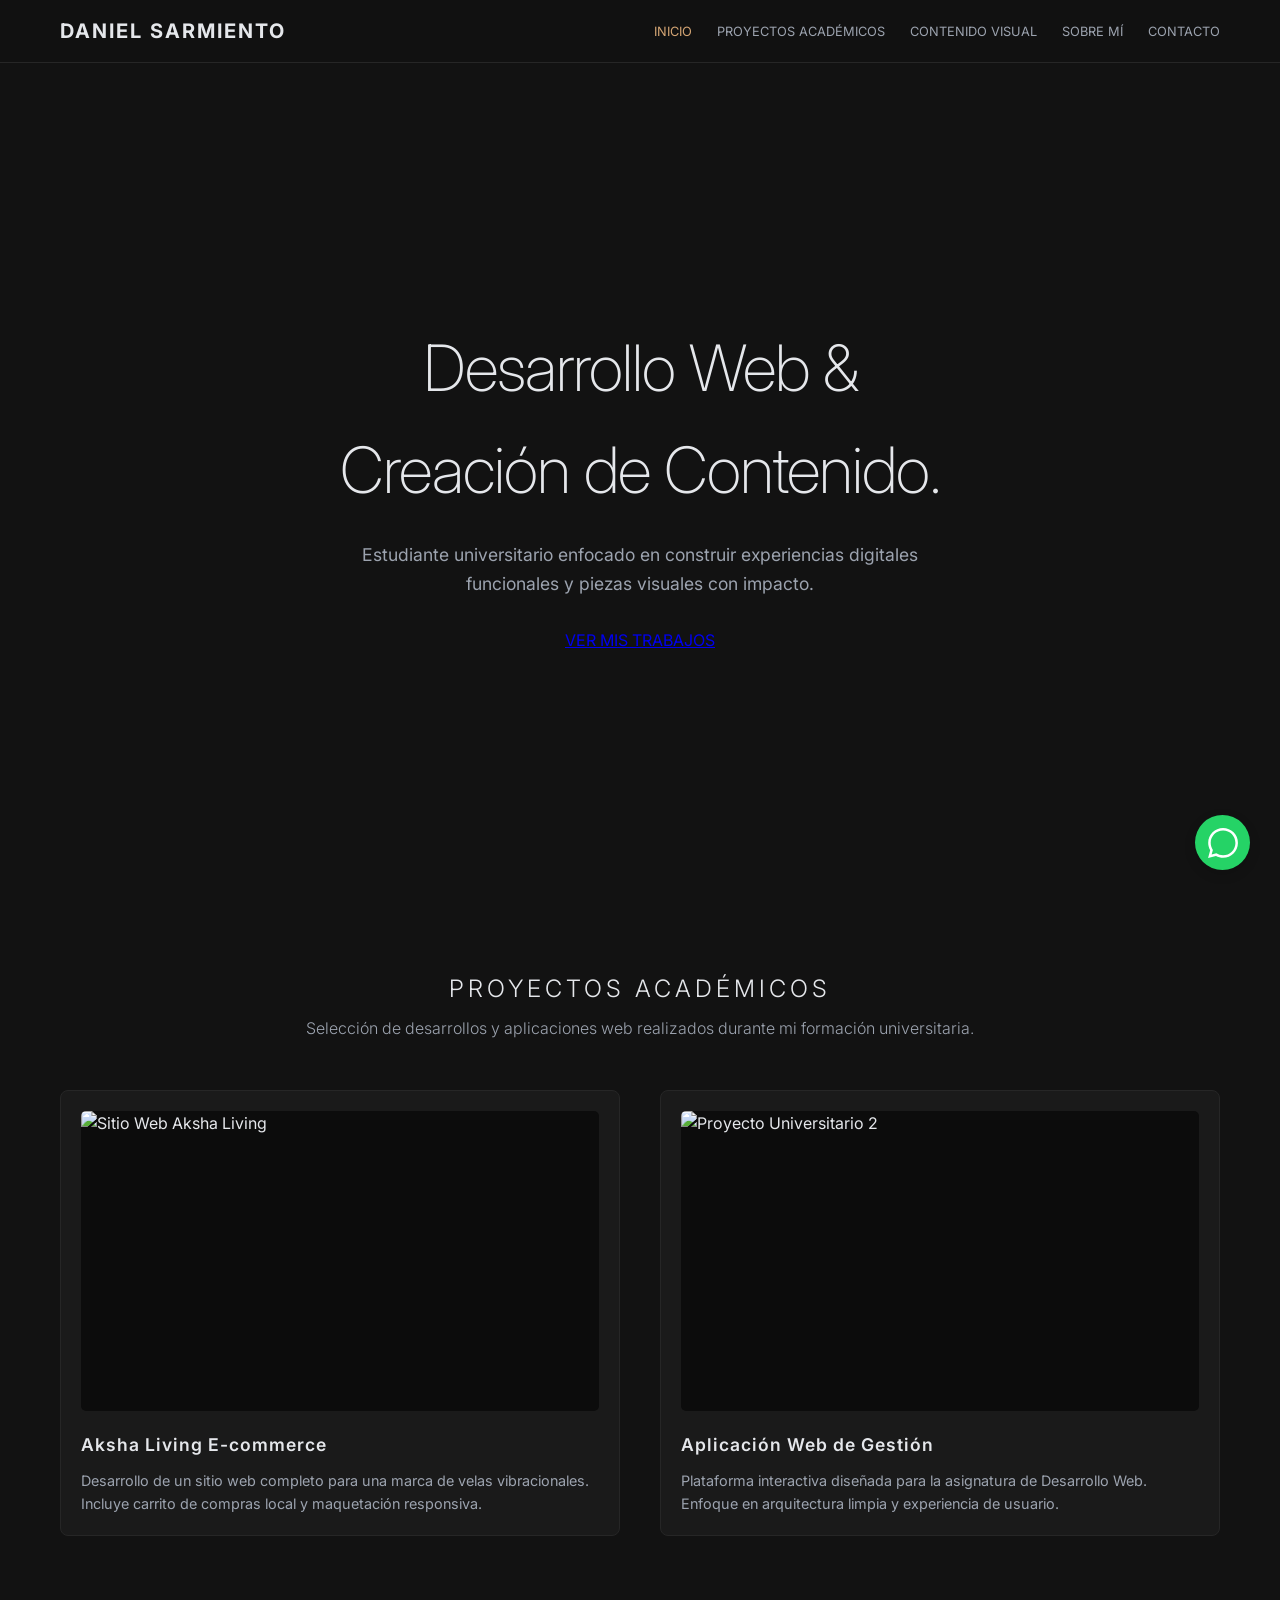
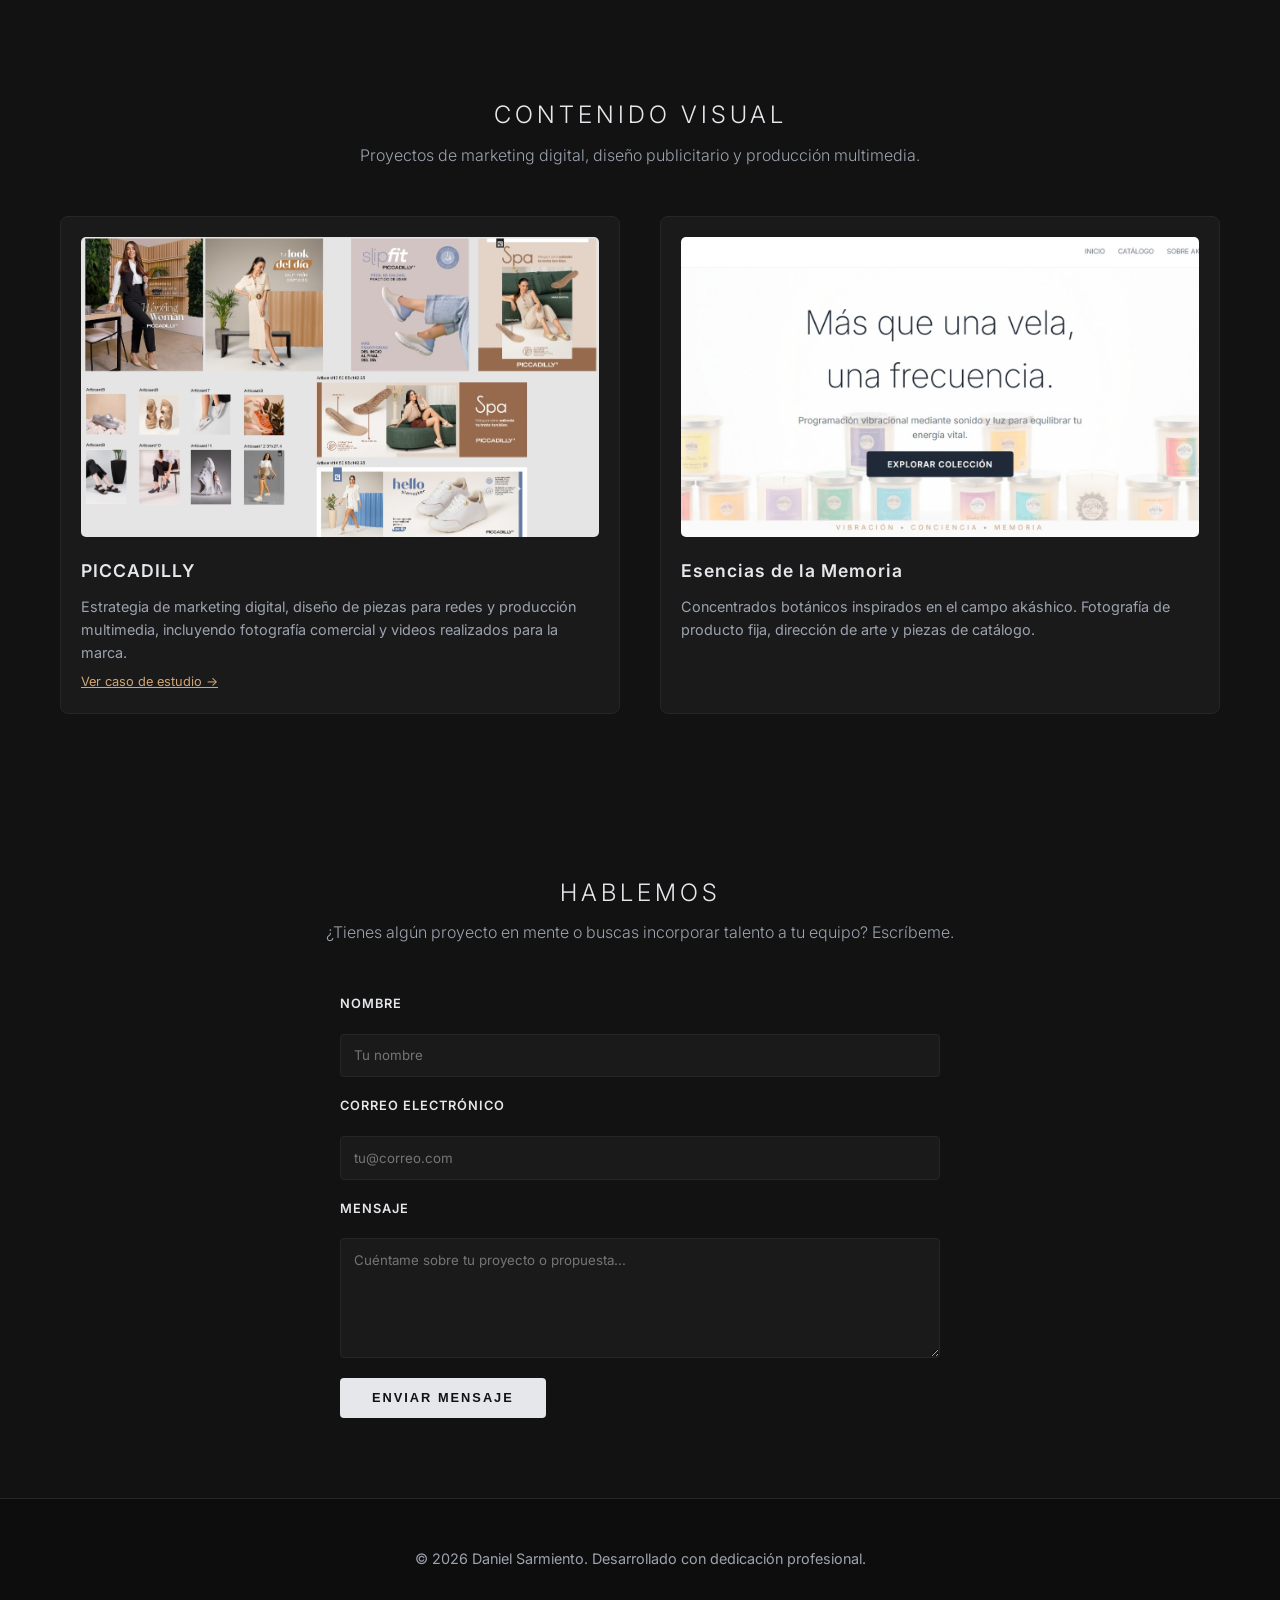
==== commit f0a1f698: "Update index.html" ====
--- a/index.html
+++ b/index.html
@@ -106,11 +106,9 @@
         </div>
     </section>
 
-    <a href="https://wa.me/584125943324" class="whatsapp-small-link" target="_blank" aria-label="Contactar por WhatsApp">
-    <svg class="whatsapp-small-icon" viewBox="0 0 24 24">
-        <path d="M.057 24l1.687-6.163c-1.041-1.804-1.588-3.849-1.587-5.946.003-6.556 5.338-11.891 11.893-11.891 3.181.001 6.167 1.24 8.413 3.488 2.245 2.248 3.481 5.236 3.48 8.414-.003 6.557-5.338 11.892-11.893 11.892-1.99-.001-3.951-.5-5.688-1.448l-6.305 1.654zm6.597-3.807c1.676.995 3.276 1.591 5.392 1.592 5.448 0 9.886-4.438 9.889-9.885.002-5.462-4.415-9.89-9.881-9.892-5.452 0-9.887 4.434-9.889 9.884-.001 2.225.651 3.891 1.746 5.634l-.999 3.648 3.742-.981z"/>
-    </svg>
-</a>
+     <a href="https://wa.me/584125943324" class="whatsapp-float" target="_blank">
+        <svg class="whatsapp-icon" viewBox="0 0 24 24"><path d="M.057 24l1.687-6.163c-1.041-1.804-1.588-3.849-1.587-5.946.003-6.556 5.338-11.891 11.893-11.891 3.181.001 6.167 1.24 8.413 3.488 2.245 2.248 3.481 5.236 3.48 8.414-.003 6.557-5.338 11.892-11.893 11.892-1.99-.001-3.951-.5-5.688-1.448l-6.305 1.654zm6.597-3.807c1.676.995 3.276 1.591 5.392 1.592 5.448 0 9.886-4.438 9.889-9.885.002-5.462-4.415-9.89-9.881-9.892-5.452 0-9.887 4.434-9.889 9.884-.001 2.225.651 3.891 1.746 5.634l-.999 3.648 3.742-.981z"/></svg>
+    </a>
     <footer>
         <div class="container">
             <p>&copy; 2026 Daniel Sarmiento. Desarrollado con dedicación profesional.</p>
--- a/style.css
+++ b/style.css
@@ -187,7 +187,7 @@
 }
 
 /* =========================================
-   5. NUEVOS ESTILOS: ESTRUCTURA GRID PARA DANIEL.HTML
+   5. ESTRUCTURA GRID PARA DANIEL.HTML
    ========================================= */
 .about-grid {
     display: grid;
@@ -351,7 +351,7 @@
 
 .section {
     padding: 5rem 0;
-    background-color: var(--light); /* Fuerza el color oscuro base */
+    background-color: var(--light); 
 }
 
 .section-title {
@@ -377,25 +377,6 @@
     border-top: 1px solid var(--border-color);
     color: var(--gray);
     font-size: 0.9rem;
-}
-
-/* =========================================
-   8. RESPONSIVE
-   ========================================= */
-@media (max-width: 992px) {
-    .about-grid {
-        grid-template-columns: 1fr;
-        gap: 2rem;
-    }
-    .about-image-wrap {
-        height: 320px;
-    }
-}
-
-@media (max-width: 768px) {
-    .portfolio-grid {
-        grid-template-columns: 1fr;
-    }
 }
 
 /* =========================================
@@ -460,11 +441,83 @@
     margin-bottom: 6px;
 }
 
-/* Ajuste Responsivo para la Experiencia */
+.whatsapp-float {
+    position: fixed;
+    bottom: 30px;
+    right: 30px;
+    background: #25d366;
+    width: 55px;
+    height: 55px;
+    border-radius: 50%;
+    display: flex;
+    justify-content: center;
+    align-items: center;
+    color: white;
+    z-index: 1000;
+    box-shadow: 0 4px 12px rgba(0,0,0,0.15);
+}
+
+.whatsapp-icon { width: 30px; height: 30px; fill: white; }
+
+
+/* =========================================
+   8. MEDIA QUERIES (OPTIMIZACIÓN MÓVIL UNIFICADA)
+   ========================================= */
+@media (max-width: 992px) {
+    .about-grid {
+        grid-template-columns: 1fr;
+        gap: 2rem;
+    }
+    .about-image-wrap {
+        height: 320px;
+    }
+}
+
 @media (max-width: 768px) {
+    /* Ajustes generales */
+    body {
+        padding-top: 130px; /* Evita que el menú colapsado tape el contenido del inicio */
+    }
+
+    .container {
+        padding: 0 15px;
+    }
+
+    /* Menú responsivo centrado táctil */
+    .nav-content {
+        flex-direction: column;
+        gap: 12px;
+    }
+
+    .nav-links {
+        flex-wrap: wrap;
+        justify-content: center;
+        gap: 15px;
+    }
+
+    .nav-link {
+        font-size: 0.75rem;
+    }
+
+    /* Cambio drástico de Grids a 1 sola columna vertical */
+    .portfolio-grid,
     .timeline-item {
         grid-template-columns: 1fr;
-        gap: 1rem;
+        gap: 1.5rem;
         padding: 20px;
     }
-}
+
+    .preview-img-wrap {
+        height: 220px; /* Proporción más equilibrada para pantallas de celular */
+    }
+
+    .project-meta {
+        flex-direction: column;
+        gap: 1.5rem;
+        padding: 1rem 0;
+    }
+
+    .skills-tags {
+        justify-content: center;
+    }
+}
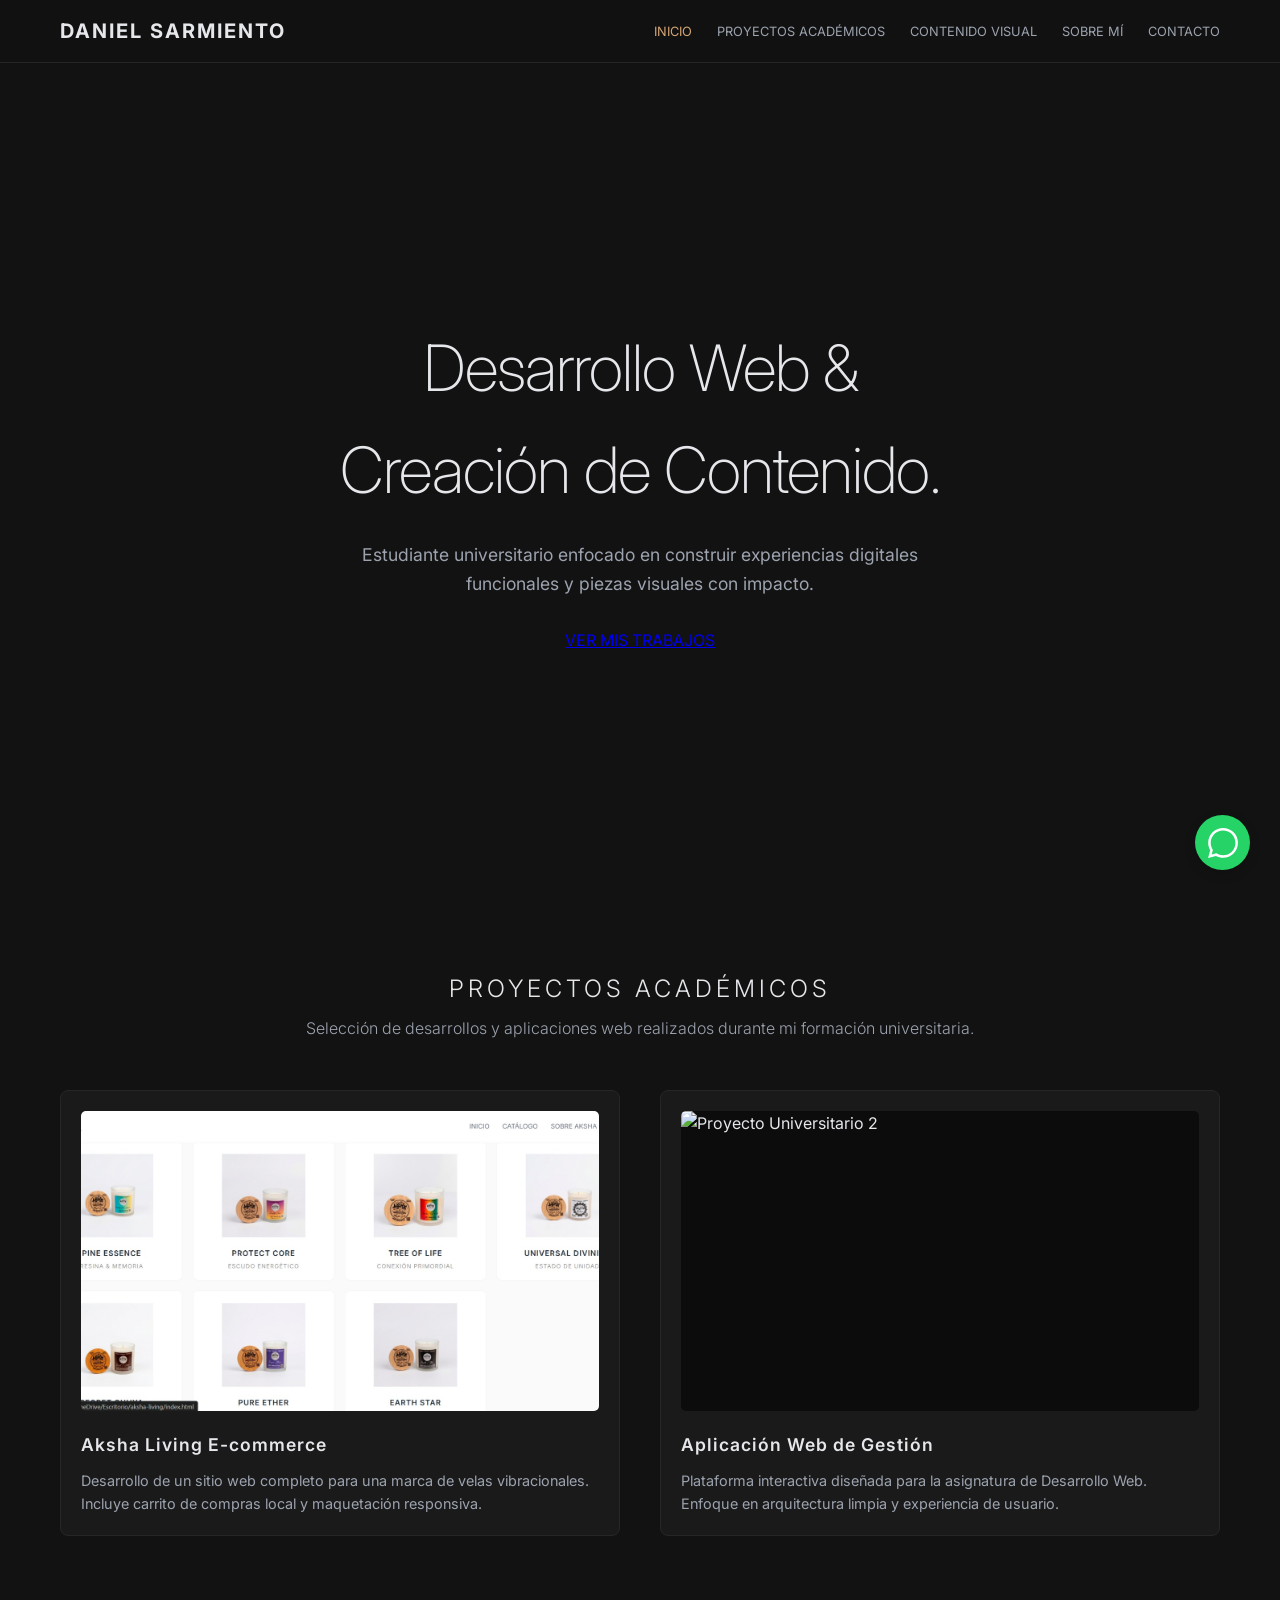
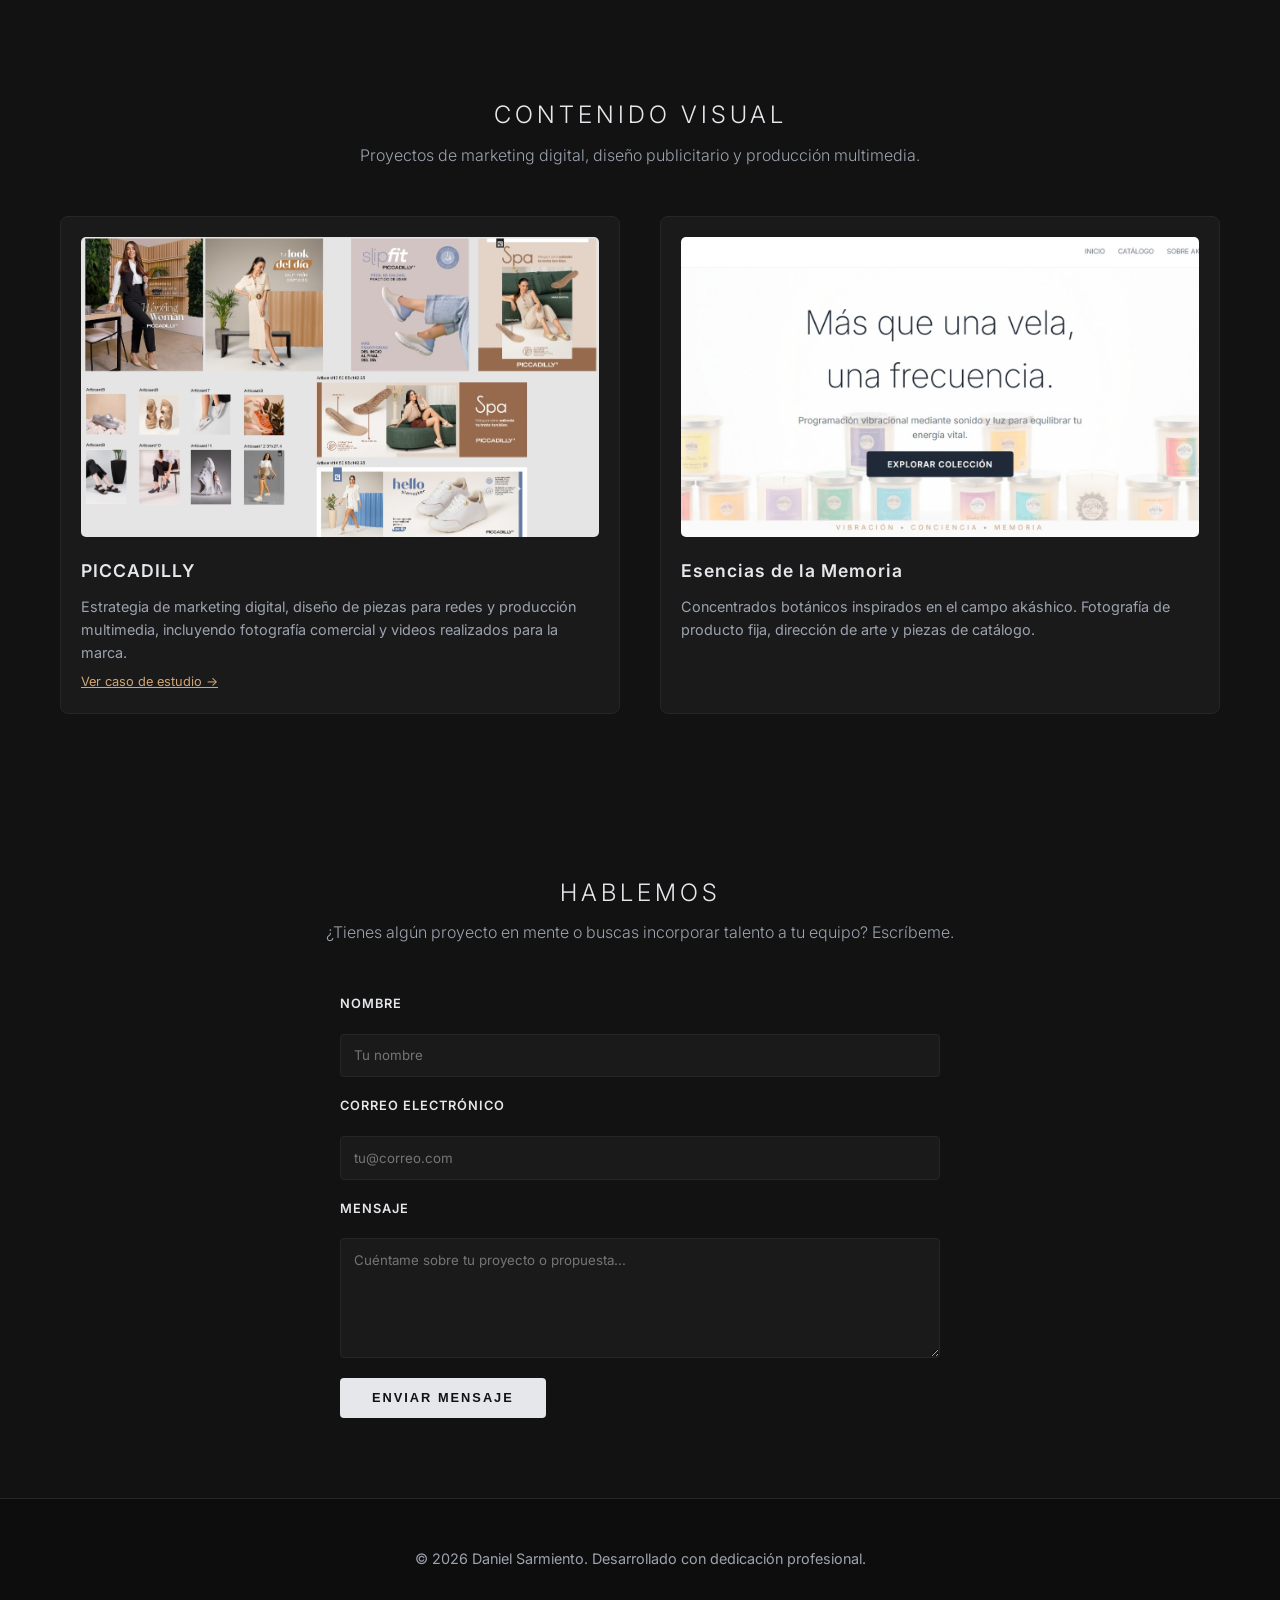
==== commit a3e6177e: "Update index.html" ====
--- a/index.html
+++ b/index.html
@@ -40,7 +40,7 @@
             <div class="portfolio-grid">
                 <div class="preview-item">
                     <div class="preview-img-wrap">
-                        <img src="aks1.png" alt="Sitio Web Aksha Living" class="preview-img">
+                        <img src="aks1.jpeg" alt="Sitio Web Aksha Living" class="preview-img">
                     </div>
                     <h3>Aksha Living E-commerce</h3>
                     <p>Desarrollo de un sitio web completo para una marca de velas vibracionales. Incluye carrito de compras local y maquetación responsiva.</p>
--- a/style.css
+++ b/style.css
@@ -199,7 +199,7 @@
 
 .about-image-wrap {
     width: 100%;
-    height: 400px;
+    height: 500px;
     border-radius: 8px;
     overflow: hidden;
     border: 1px solid var(--border-color);
@@ -459,7 +459,6 @@
 
 .whatsapp-icon { width: 30px; height: 30px; fill: white; }
 
-
 /* =========================================
    8. MEDIA QUERIES (OPTIMIZACIÓN MÓVIL UNIFICADA)
    ========================================= */
@@ -521,3 +520,114 @@
         justify-content: center;
     }
 }
+
+/* =========================================
+   NUEVO ACORDEÓN INTERACTIVO PREMIUM (HOVER)
+   ========================================= */
+.skills-accordion {
+    display: flex;
+    flex-direction: column;
+    gap: 1.2rem; /* Mayor separación entre bloques para romper lo plano */
+    margin-top: 1.5rem;
+}
+
+/* Cada tarjeta de categoría */
+.skills-group {
+    background: var(--white); /* Color base #1a1a1a para crear relieve real */
+    border: 1px solid var(--border-color);
+    border-radius: 8px;
+    overflow: hidden;
+    box-shadow: 0 4px 6px rgba(0, 0, 0, 0.1);
+    transition: transform 0.3s cubic-bezier(0.25, 0.8, 0.25, 1), 
+                border-color 0.3s ease, 
+                box-shadow 0.3s ease;
+}
+
+/* El título que el usuario toca o ve */
+.skills-summary {
+    padding: 20px;
+    font-size: 1rem;
+    font-family: monospace;
+    color: var(--dark);
+    display: flex;
+    justify-content: space-between;
+    align-items: center;
+    user-select: none;
+    font-weight: 600;
+    cursor: pointer;
+}
+
+/* Flecha indicadora estilizada */
+.skills-summary .arrow {
+    display: inline-block;
+    transition: transform 0.3s ease, color 0.3s ease;
+    font-family: var(--font-main);
+    font-size: 1rem;
+    color: var(--gray);
+}
+
+/* Contenedor de las etiquetas ocultas */
+.skills-content {
+    max-height: 0;
+    opacity: 0;
+    padding: 0 20px;
+    overflow: hidden;
+    background: rgba(12, 12, 12, 0.4); /* Fondo ligeramente más oscuro para contrastar */
+    transition: max-height 0.4s cubic-bezier(0.4, 0, 0.2, 1), 
+                opacity 0.3s ease, 
+                padding 0.4s ease;
+}
+
+/* Distribución interna de los tags */
+.skills-tags {
+    display: flex;
+    flex-wrap: wrap;
+    gap: 10px;
+}
+
+/* =========================================
+   EFECTOS DINÁMICOS AL PASAR EL CURSOR (HOVER)
+   ========================================= */
+
+/* Acción sobre la tarjeta completa */
+.skills-group:hover {
+    border-color: var(--gold);
+    transform: translateY(-3px); /* Levanta la tarjeta creando relieve 3D */
+    box-shadow: 0 10px 20px rgba(212, 165, 116, 0.08); /* Iluminación sutil dorada */
+}
+
+/* Cambio de color en el título */
+.skills-group:hover .skills-summary {
+    color: var(--gold);
+}
+
+/* Rotación y cambio de color en la flecha */
+.skills-group:hover .skills-summary .arrow {
+    transform: rotate(90deg);
+    color: var(--gold);
+}
+
+/* Despliegue fluido del contenido */
+.skills-group:hover .skills-content {
+    max-height: 300px; /* Espacio suficiente para albergar los tags */
+    opacity: 1;
+    padding: 20px; /* Le devuelve el aire interno al abrirse */
+    border-top: 1px solid rgba(212, 165, 116, 0.15); /* Línea divisoria interna brillante */
+}
+
+/* Mejoras visuales en las etiquetas individuales */
+.skills-tags .tag {
+    background: #121212; /* Fondo oscuro sólido para que resalten sobre la tarjeta */
+    border: 1px solid var(--border-color);
+    padding: 8px 16px;
+    border-radius: 6px; /* Bordes ligeramente más rectangulares y maduros */
+    font-size: 0.85rem;
+    color: var(--dark);
+    transition: var(--transition);
+}
+
+.skills-tags .tag:hover {
+    border-color: var(--gold-light);
+    color: #ffffff;
+    background: rgba(214, 165, 116, 0.1);
+}
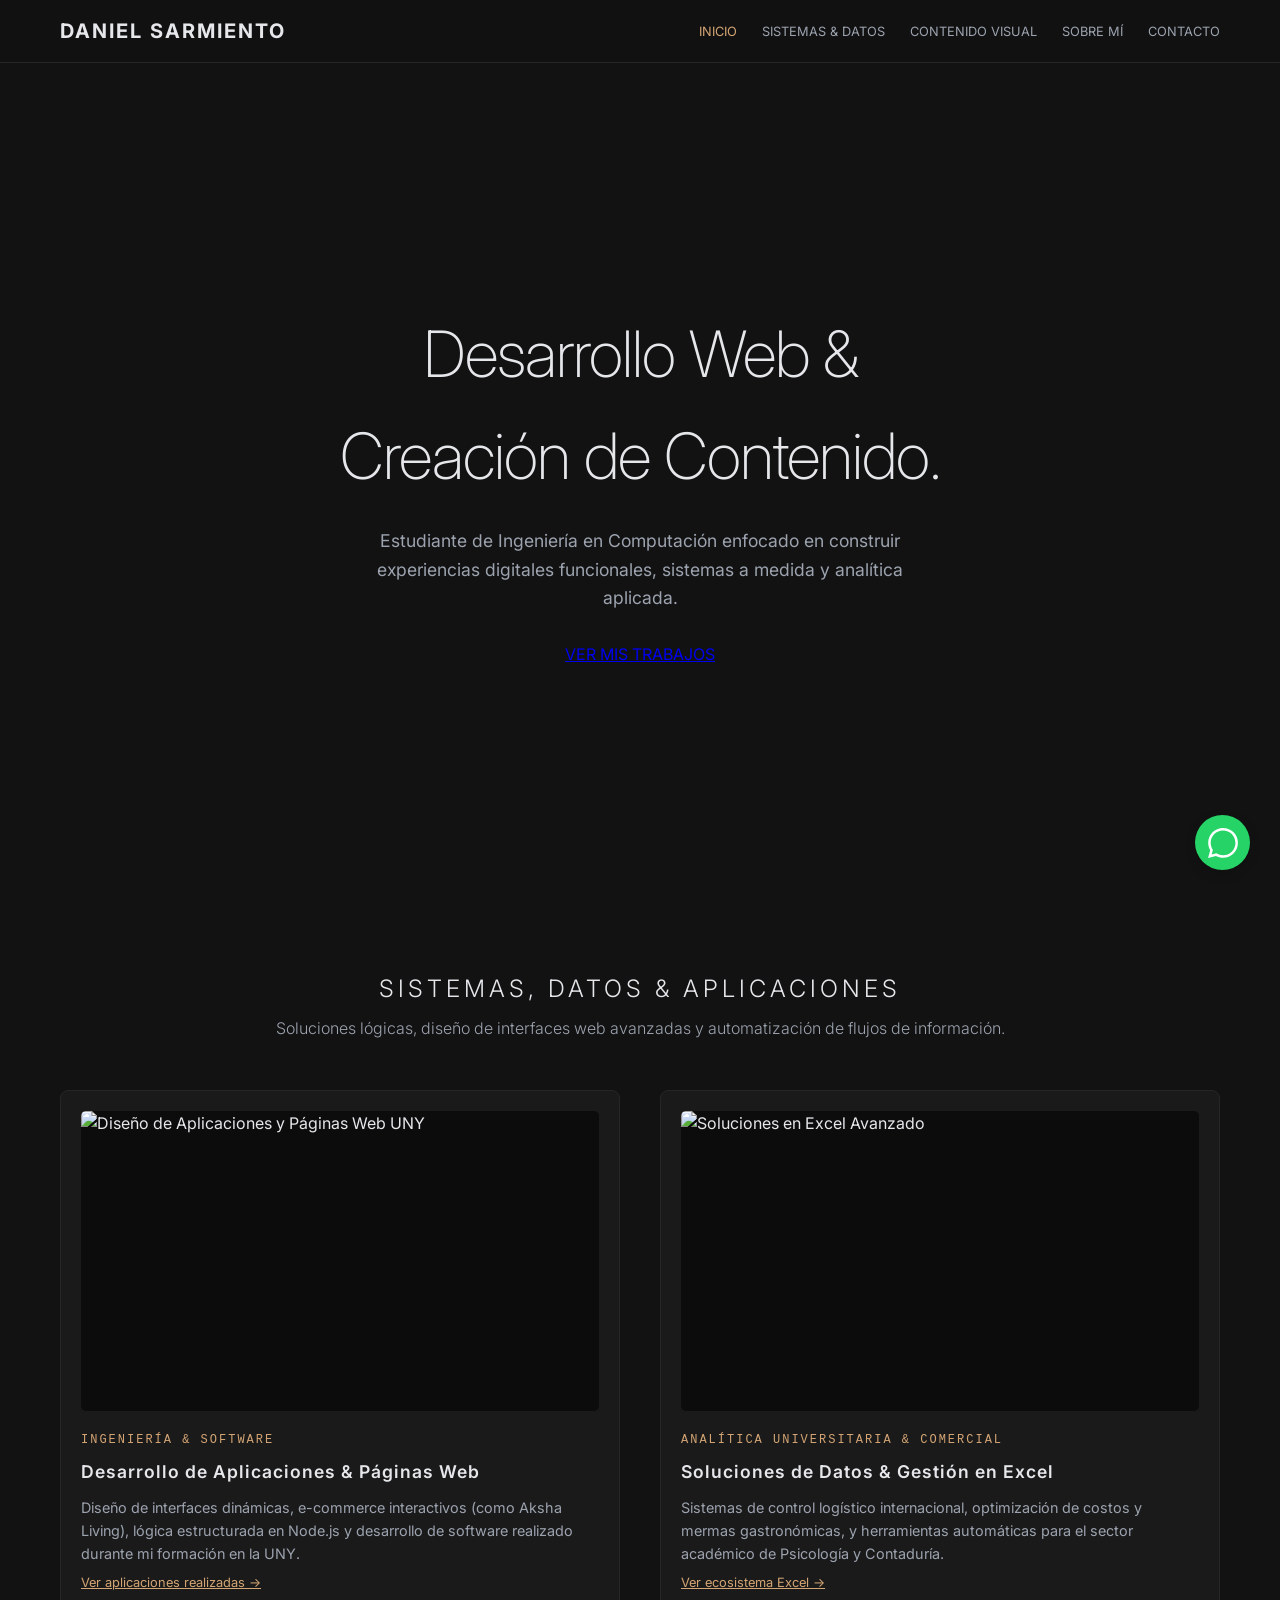
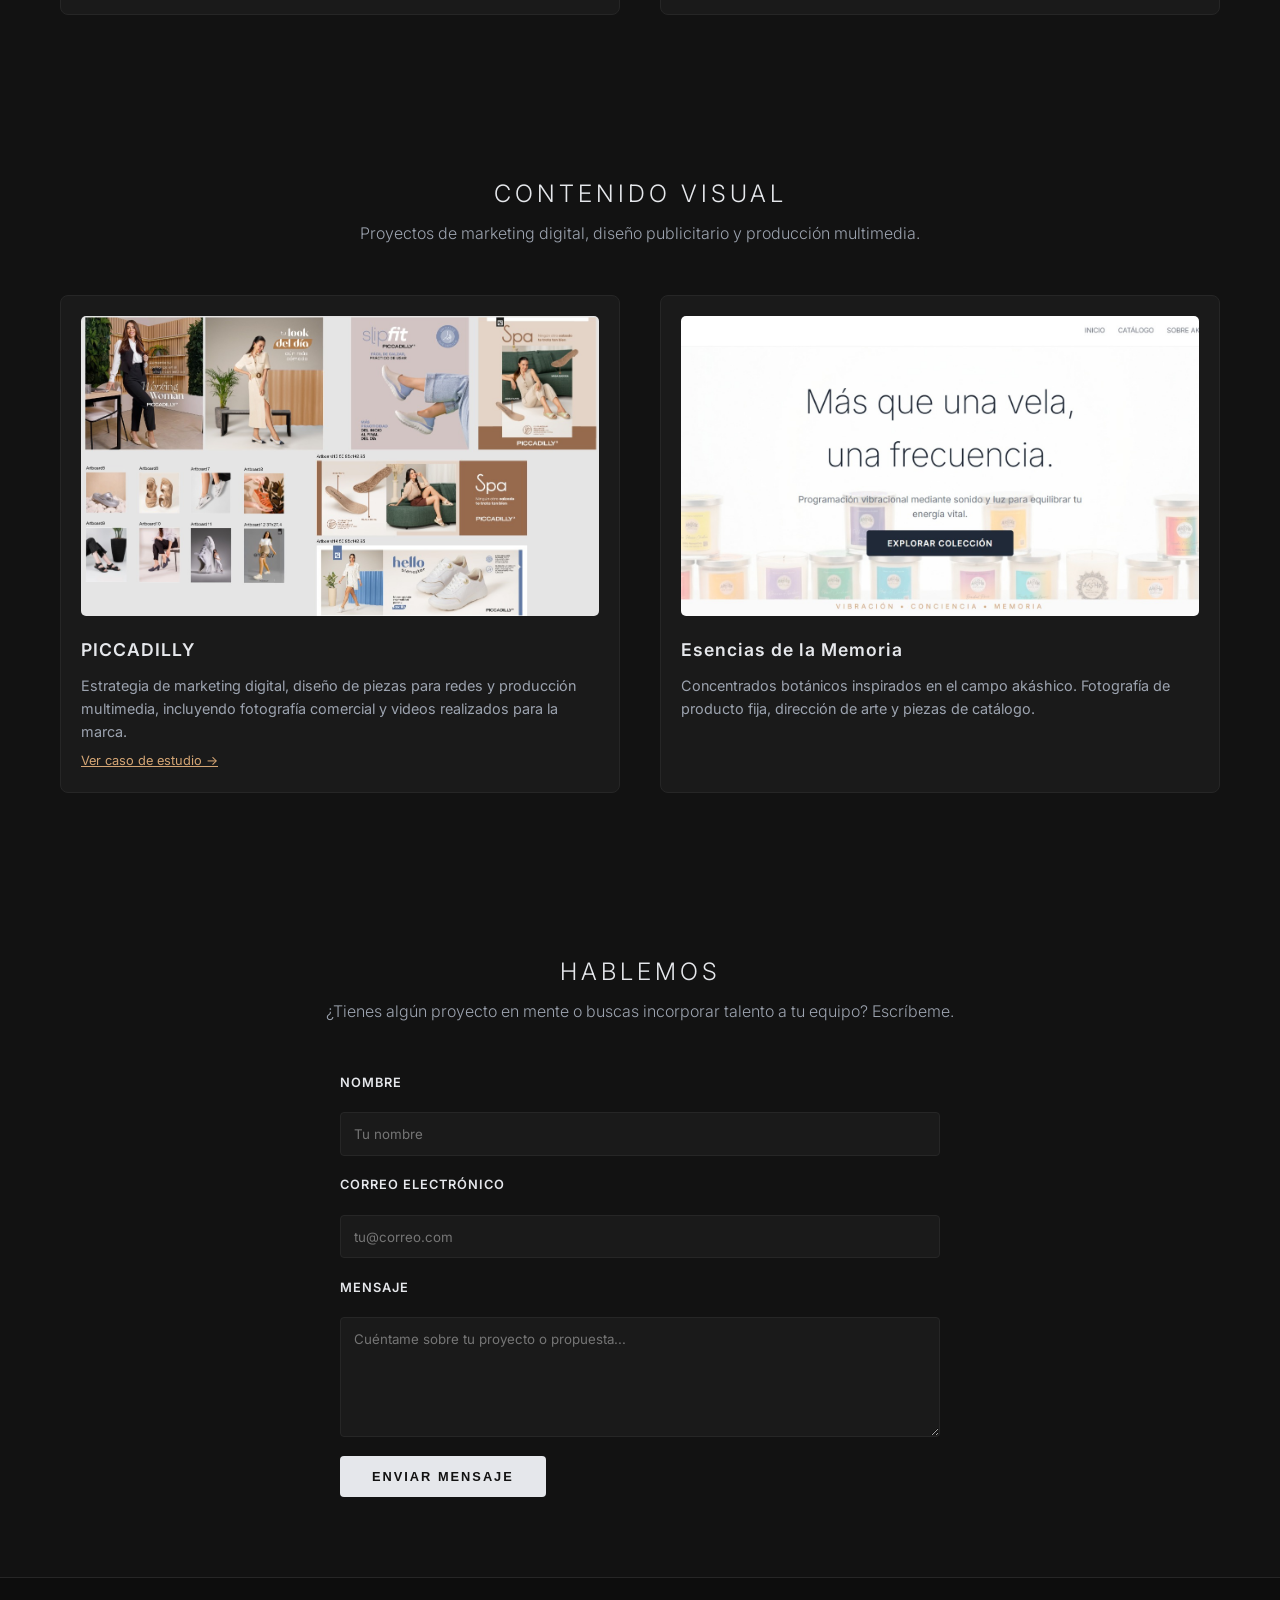
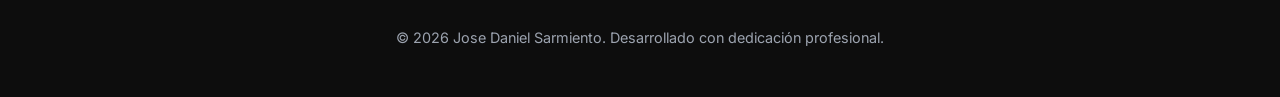
==== commit fcab8dfb: "Update index.html" ====
--- a/index.html
+++ b/index.html
@@ -3,7 +3,7 @@
 <head>
     <meta charset="UTF-8">
     <meta name="viewport" content="width=device-width, initial-scale=1.0">
-    <title>Daniel Sarmiento | Portafolio Profesional</title>
+    <title>Jose Daniel Sarmiento | Portafolio Profesional</title>
     <link href="https://fonts.googleapis.com/css2?family=Inter:wght=200;300;400;600&display=swap" rel="stylesheet">
     <link rel="stylesheet" href="style.css">
 </head>
@@ -15,7 +15,7 @@
                 <a href="index.html" class="logo">DANIEL SARMIENTO</a>
                 <ul class="nav-links">
                     <li><a href="index.html" class="nav-link active">Inicio</a></li>
-                    <li><a href="#proyectos" class="nav-link">Proyectos Académicos</a></li>
+                    <li><a href="#sistemas-datos" class="nav-link">Sistemas & Datos</a></li>
                     <li><a href="#contenido-visual" class="nav-link">Contenido Visual</a></li>
                     <li><a href="daniel.html" class="nav-link">Sobre mí</a></li>
                     <li><a href="#contacto" class="nav-link">Contacto</a></li>
@@ -27,32 +27,40 @@
     <header class="hero">
         <div class="container">
             <h1>Desarrollo Web & <br> Creación de Contenido.</h1>
-            <p>Estudiante universitario enfocado en construir experiencias digitales funcionales y piezas visuales con impacto.</p>
-            <a href="#proyectos" class="cta">VER MIS TRABAJOS</a>
+            <p>Estudiante de Ingeniería en Computación enfocado en construir experiencias digitales funcionales, sistemas a medida y analítica aplicada.</p>
+            <a href="#sistemas-datos" class="cta">VER MIS TRABAJOS</a>
         </div>
     </header>
 
-    <section id="proyectos" class="section">
+    <section id="sistemas-datos" class="section">
         <div class="container">
-            <h2 class="section-title">Proyectos Académicos</h2>
-            <p class="section-subtitle">Selección de desarrollos y aplicaciones web realizados durante mi formación universitaria.</p>
+            <h2 class="section-title">Sistemas, Datos & Aplicaciones</h2>
+            <p class="section-subtitle">Soluciones lógicas, diseño de interfaces web avanzadas y automatización de flujos de información.</p>
             
             <div class="portfolio-grid">
-                <div class="preview-item">
-                    <div class="preview-img-wrap">
-                        <img src="aks1.jpeg" alt="Sitio Web Aksha Living" class="preview-img">
+                
+                <a href="uny.html" class="portfolio-link">
+                    <div class="preview-item">
+                        <div class="preview-img-wrap">
+                            <img src="images/proyecto-universitario-2.png" alt="Diseño de Aplicaciones y Páginas Web UNY" class="preview-img">
+                        </div>
+                        <span style="color: var(--gold); font-family: monospace; font-size: 0.75rem; letter-spacing: 2px; text-transform: uppercase; display: block; margin-bottom: 0.5rem;">Ingeniería & Software</span>
+                        <h3>Desarrollo de Aplicaciones & Páginas Web</h3>
+                        <p>Diseño de interfaces dinámicas, e-commerce interactivos (como Aksha Living), lógica estructurada en Node.js y desarrollo de software realizado durante mi formación en la UNY. <span style="text-decoration: underline; display: block; margin-top: 0.5rem; font-size: 0.8rem; color: var(--gold);">Ver aplicaciones realizadas →</span></p>
                     </div>
-                    <h3>Aksha Living E-commerce</h3>
-                    <p>Desarrollo de un sitio web completo para una marca de velas vibracionales. Incluye carrito de compras local y maquetación responsiva.</p>
-                </div>
+                </a>
+
+                <a href="excel.html" class="portfolio-link">
+                    <div class="preview-item">
+                        <div class="preview-img-wrap">
+                            <img src="images/proyecto-velas.png" alt="Soluciones en Excel Avanzado" class="preview-img">
+                        </div>
+                        <span style="color: var(--gold); font-family: monospace; font-size: 0.75rem; letter-spacing: 2px; text-transform: uppercase; display: block; margin-bottom: 0.5rem;">Analítica Universitaria & Comercial</span>
+                        <h3>Soluciones de Datos & Gestión en Excel</h3>
+                        <p>Sistemas de control logístico internacional, optimización de costos y mermas gastronómicas, y herramientas automáticas para el sector académico de Psicología y Contaduría. <span style="text-decoration: underline; display: block; margin-top: 0.5rem; font-size: 0.8rem; color: var(--gold);">Ver ecosistema Excel →</span></p>
+                    </div>
+                </a>
                 
-                <div class="preview-item">
-                    <div class="preview-img-wrap">
-                        <img src="images/proyecto-universitario-2.png" alt="Proyecto Universitario 2" class="preview-img">
-                    </div>
-                    <h3>Aplicación Web de Gestión</h3>
-                    <p>Plataforma interactiva diseñada para la asignatura de Desarrollo Web. Enfoque en arquitectura limpia y experiencia de usuario.</p>
-                </div>
             </div>
         </div>
     </section>
@@ -91,7 +99,9 @@
             <h2 class="section-title">Hablemos</h2>
             <p class="section-subtitle">¿Tienes algún proyecto en mente o buscas incorporar talento a tu equipo? Escríbeme.</p>
             
-            <form class="contact-form" action="https://formspree.io/f/TU_ID_DE_FORMSPREE" method="POST">
+            <form class="contact-form" action="https://api.web3forms.com/submit" method="POST">
+                <input type="hidden" name="access_key" value="9e5aff7e-b557-4674-a58f-f4a3ae738c54">
+
                 <label for="name">Nombre</label>
                 <input type="text" id="name" name="name" required placeholder="Tu nombre">
                 
@@ -106,12 +116,13 @@
         </div>
     </section>
 
-     <a href="https://wa.me/584125943324" class="whatsapp-float" target="_blank">
+    <a href="https://wa.me/584125943324" class="whatsapp-float" target="_blank">
         <svg class="whatsapp-icon" viewBox="0 0 24 24"><path d="M.057 24l1.687-6.163c-1.041-1.804-1.588-3.849-1.587-5.946.003-6.556 5.338-11.891 11.893-11.891 3.181.001 6.167 1.24 8.413 3.488 2.245 2.248 3.481 5.236 3.48 8.414-.003 6.557-5.338 11.892-11.893 11.892-1.99-.001-3.951-.5-5.688-1.448l-6.305 1.654zm6.597-3.807c1.676.995 3.276 1.591 5.392 1.592 5.448 0 9.886-4.438 9.889-9.885.002-5.462-4.415-9.89-9.881-9.892-5.452 0-9.887 4.434-9.889 9.884-.001 2.225.651 3.891 1.746 5.634l-.999 3.648 3.742-.981z"/></svg>
     </a>
+
     <footer>
         <div class="container">
-            <p>&copy; 2026 Daniel Sarmiento. Desarrollado con dedicación profesional.</p>
+            <p>&copy; 2026 Jose Daniel Sarmiento. Desarrollado con dedicación profesional.</p>
         </div>
     </footer>
 
--- a/style.css
+++ b/style.css
@@ -1,5 +1,5 @@
 /* =========================================
-   1. VARIABLES Y CONFIGURACIÓN BASE (NEGRO CLARO)
+   1. VARIABLES Y CONFIGURACIÓN BASE
    ========================================= */
 :root {
     --gold: #d4a574;
@@ -9,7 +9,7 @@
     --light: #121212;            /* FONDO PRINCIPAL: Negro claro / Grafito profundo */
     --white: #1a1a1a;            /* Tarjetas y menú: Un tono más claro para crear relieve */
     --border-color: #262626;     /* Bordes oscuros muy sutiles */
-    --transition: all 0.3s ease;
+    --transition: all 0.3s cubic-bezier(0.25, 0.8, 0.25, 1);
 }
 
 * {
@@ -151,7 +151,7 @@
 }
 
 /* =========================================
-   4. APARTADOS DE DETALLES Y CASOS DE ESTUDIO (PICCADILLY)
+   4. APARTADOS DE DETALLES Y CASOS DE ESTUDIO
    ========================================= */
 .project-header {
     padding: 6rem 0 3rem;
@@ -187,20 +187,21 @@
 }
 
 /* =========================================
-   5. ESTRUCTURA GRID PARA DANIEL.HTML
+   5. ESTRUCTURA GRID PARA DANIEL.HTML (RETRATO LIMPIO)
    ========================================= */
 .about-grid {
     display: grid;
     grid-template-columns: 0.8fr 1.2fr;
     gap: 3.5rem;
-    align-items: center;
+    align-items: start;
     margin-top: 2rem;
 }
 
 .about-image-wrap {
     width: 100%;
-    height: 500px;
-    border-radius: 8px;
+    height: auto;
+    aspect-ratio: 3 / 4; /* Proporción limpia de foto sin estiramientos */
+    border-radius: 0px;  /* Rectangular estricto sin formas circulares pasadas */
     overflow: hidden;
     border: 1px solid var(--border-color);
     background: #0c0c0c;
@@ -210,11 +211,12 @@
     width: 100%;
     height: 100%;
     object-fit: cover;
+    object-position: center 20%; /* Mantiene tu rostro encuadrado */
 }
 
 .about-info h3 {
     font-size: 1.6rem;
-    margin-bottom: 1.2rem;
+    margin-bottom: 1rem;
     font-weight: 600;
     color: var(--gold);
 }
@@ -222,19 +224,58 @@
 .about-info p {
     font-size: 1rem;
     color: var(--gray);
-    margin-bottom: 1.2rem;
+    margin-bottom: 1rem;
 }
 
 .skills-container {
-    margin-top: 2rem;
-}
-
-.skills-container h4 {
-    font-size: 0.85rem;
-    text-transform: uppercase;
-    letter-spacing: 1px;
-    margin-bottom: 0.8rem;
-    color: var(--dark);
+    margin-top: 3rem;
+}
+
+/* =========================================
+   6. NUEVO ACORDEÓN INTERACTIVO PREMIUM (HOVER)
+   ========================================= */
+.skills-accordion {
+    display: flex;
+    flex-direction: column;
+    gap: 1.2rem;
+}
+
+.skills-group {
+    background: var(--white); /* Crea el relieve real sobre el fondo negro */
+    border: 1px solid var(--border-color);
+    border-radius: 8px;
+    overflow: hidden;
+    box-shadow: 0 4px 6px rgba(0, 0, 0, 0.1);
+    transition: var(--transition);
+}
+
+.skills-summary {
+    padding: 20px;
+    font-size: 1rem;
+    font-family: monospace;
+    color: var(--dark);
+    display: flex;
+    justify-content: space-between;
+    align-items: center;
+    user-select: none;
+    font-weight: 600;
+    cursor: pointer;
+}
+
+.skills-summary .arrow {
+    display: inline-block;
+    transition: transform 0.3s ease, color 0.3s ease;
+    font-size: 1rem;
+    color: var(--gray);
+}
+
+.skills-content {
+    max-height: 0;
+    opacity: 0;
+    padding: 0 20px;
+    overflow: hidden;
+    background: rgba(12, 12, 12, 0.3);
+    transition: max-height 0.4s cubic-bezier(0.4, 0, 0.2, 1), opacity 0.3s ease, padding 0.4s ease;
 }
 
 .skills-tags {
@@ -244,22 +285,46 @@
 }
 
 .skills-tags .tag {
-    background: var(--white);
+    background: #121212;
     border: 1px solid var(--border-color);
-    padding: 6px 14px;
-    border-radius: 20px;
-    font-size: 0.8rem;
+    padding: 8px 16px;
+    border-radius: 6px;
+    font-size: 0.85rem;
     color: var(--dark);
     transition: var(--transition);
 }
 
 .skills-tags .tag:hover {
+    border-color: var(--gold-light);
+    color: #ffffff;
+    background: rgba(214, 165, 116, 0.1);
+}
+
+/* --- EFECTOS HOVER DEL ACORDEÓN --- */
+.skills-group:hover {
     border-color: var(--gold);
+    transform: translateY(-3px); /* Relieve tridimensional */
+    box-shadow: 0 10px 20px rgba(212, 165, 116, 0.08);
+}
+
+.skills-group:hover .skills-summary {
     color: var(--gold);
 }
 
-/* =========================================
-   6. FORMULARIO DE CONTACTO
+.skills-group:hover .skills-summary .arrow {
+    transform: rotate(90deg);
+    color: var(--gold);
+}
+
+.skills-group:hover .skills-content {
+    max-height: 300px;
+    opacity: 1;
+    padding: 20px;
+    border-top: 1px solid rgba(212, 165, 116, 0.15);
+}
+
+/* =========================================
+   7. FORMULARIO DE CONTACTO
    ========================================= */
 .contact-form {
     max-width: 600px;
@@ -321,7 +386,7 @@
 }
 
 /* =========================================
-   7. ELEMENTOS BASE Y SECCIONES
+   8. HERO DE INICIO Y ELEMENTOS BASE
    ========================================= */
 .hero {
     height: 90vh;
@@ -441,6 +506,7 @@
     margin-bottom: 6px;
 }
 
+/* BOTÓN WHATSAPP CORRECTO */
 .whatsapp-float {
     position: fixed;
     bottom: 30px;
@@ -460,29 +526,34 @@
 .whatsapp-icon { width: 30px; height: 30px; fill: white; }
 
 /* =========================================
-   8. MEDIA QUERIES (OPTIMIZACIÓN MÓVIL UNIFICADA)
+   10. MEDIA QUERIES (OPTIMIZACIÓN MÓVIL TOTAL)
    ========================================= */
 @media (max-width: 992px) {
     .about-grid {
         grid-template-columns: 1fr;
-        gap: 2rem;
-    }
+        gap: 2.5rem;
+    }
+    /* AJUSTE CLAVE: Evita el recorte de foto en celulares */
     .about-image-wrap {
-        height: 320px;
+        max-width: 340px;
+        margin: 0 auto;
+        aspect-ratio: 3 / 4;
+    }
+    .about-img {
+        object-fit: cover;
+        object-position: center center;
     }
 }
 
 @media (max-width: 768px) {
-    /* Ajustes generales */
     body {
-        padding-top: 130px; /* Evita que el menú colapsado tape el contenido del inicio */
+        padding-top: 130px;
     }
 
     .container {
         padding: 0 15px;
     }
 
-    /* Menú responsivo centrado táctil */
     .nav-content {
         flex-direction: column;
         gap: 12px;
@@ -498,7 +569,6 @@
         font-size: 0.75rem;
     }
 
-    /* Cambio drástico de Grids a 1 sola columna vertical */
     .portfolio-grid,
     .timeline-item {
         grid-template-columns: 1fr;
@@ -507,7 +577,7 @@
     }
 
     .preview-img-wrap {
-        height: 220px; /* Proporción más equilibrada para pantallas de celular */
+        height: 220px;
     }
 
     .project-meta {
@@ -515,119 +585,4 @@
         gap: 1.5rem;
         padding: 1rem 0;
     }
-
-    .skills-tags {
-        justify-content: center;
-    }
-}
-
-/* =========================================
-   NUEVO ACORDEÓN INTERACTIVO PREMIUM (HOVER)
-   ========================================= */
-.skills-accordion {
-    display: flex;
-    flex-direction: column;
-    gap: 1.2rem; /* Mayor separación entre bloques para romper lo plano */
-    margin-top: 1.5rem;
-}
-
-/* Cada tarjeta de categoría */
-.skills-group {
-    background: var(--white); /* Color base #1a1a1a para crear relieve real */
-    border: 1px solid var(--border-color);
-    border-radius: 8px;
-    overflow: hidden;
-    box-shadow: 0 4px 6px rgba(0, 0, 0, 0.1);
-    transition: transform 0.3s cubic-bezier(0.25, 0.8, 0.25, 1), 
-                border-color 0.3s ease, 
-                box-shadow 0.3s ease;
-}
-
-/* El título que el usuario toca o ve */
-.skills-summary {
-    padding: 20px;
-    font-size: 1rem;
-    font-family: monospace;
-    color: var(--dark);
-    display: flex;
-    justify-content: space-between;
-    align-items: center;
-    user-select: none;
-    font-weight: 600;
-    cursor: pointer;
-}
-
-/* Flecha indicadora estilizada */
-.skills-summary .arrow {
-    display: inline-block;
-    transition: transform 0.3s ease, color 0.3s ease;
-    font-family: var(--font-main);
-    font-size: 1rem;
-    color: var(--gray);
-}
-
-/* Contenedor de las etiquetas ocultas */
-.skills-content {
-    max-height: 0;
-    opacity: 0;
-    padding: 0 20px;
-    overflow: hidden;
-    background: rgba(12, 12, 12, 0.4); /* Fondo ligeramente más oscuro para contrastar */
-    transition: max-height 0.4s cubic-bezier(0.4, 0, 0.2, 1), 
-                opacity 0.3s ease, 
-                padding 0.4s ease;
-}
-
-/* Distribución interna de los tags */
-.skills-tags {
-    display: flex;
-    flex-wrap: wrap;
-    gap: 10px;
-}
-
-/* =========================================
-   EFECTOS DINÁMICOS AL PASAR EL CURSOR (HOVER)
-   ========================================= */
-
-/* Acción sobre la tarjeta completa */
-.skills-group:hover {
-    border-color: var(--gold);
-    transform: translateY(-3px); /* Levanta la tarjeta creando relieve 3D */
-    box-shadow: 0 10px 20px rgba(212, 165, 116, 0.08); /* Iluminación sutil dorada */
-}
-
-/* Cambio de color en el título */
-.skills-group:hover .skills-summary {
-    color: var(--gold);
-}
-
-/* Rotación y cambio de color en la flecha */
-.skills-group:hover .skills-summary .arrow {
-    transform: rotate(90deg);
-    color: var(--gold);
-}
-
-/* Despliegue fluido del contenido */
-.skills-group:hover .skills-content {
-    max-height: 300px; /* Espacio suficiente para albergar los tags */
-    opacity: 1;
-    padding: 20px; /* Le devuelve el aire interno al abrirse */
-    border-top: 1px solid rgba(212, 165, 116, 0.15); /* Línea divisoria interna brillante */
-}
-
-/* Mejoras visuales en las etiquetas individuales */
-.skills-tags .tag {
-    background: #121212; /* Fondo oscuro sólido para que resalten sobre la tarjeta */
-    border: 1px solid var(--border-color);
-    padding: 8px 16px;
-    border-radius: 6px; /* Bordes ligeramente más rectangulares y maduros */
-    font-size: 0.85rem;
-    color: var(--dark);
-    transition: var(--transition);
-}
-
-.skills-tags .tag:hover {
-    border-color: var(--gold-light);
-    color: #ffffff;
-    background: rgba(214, 165, 116, 0.1);
-}
+}
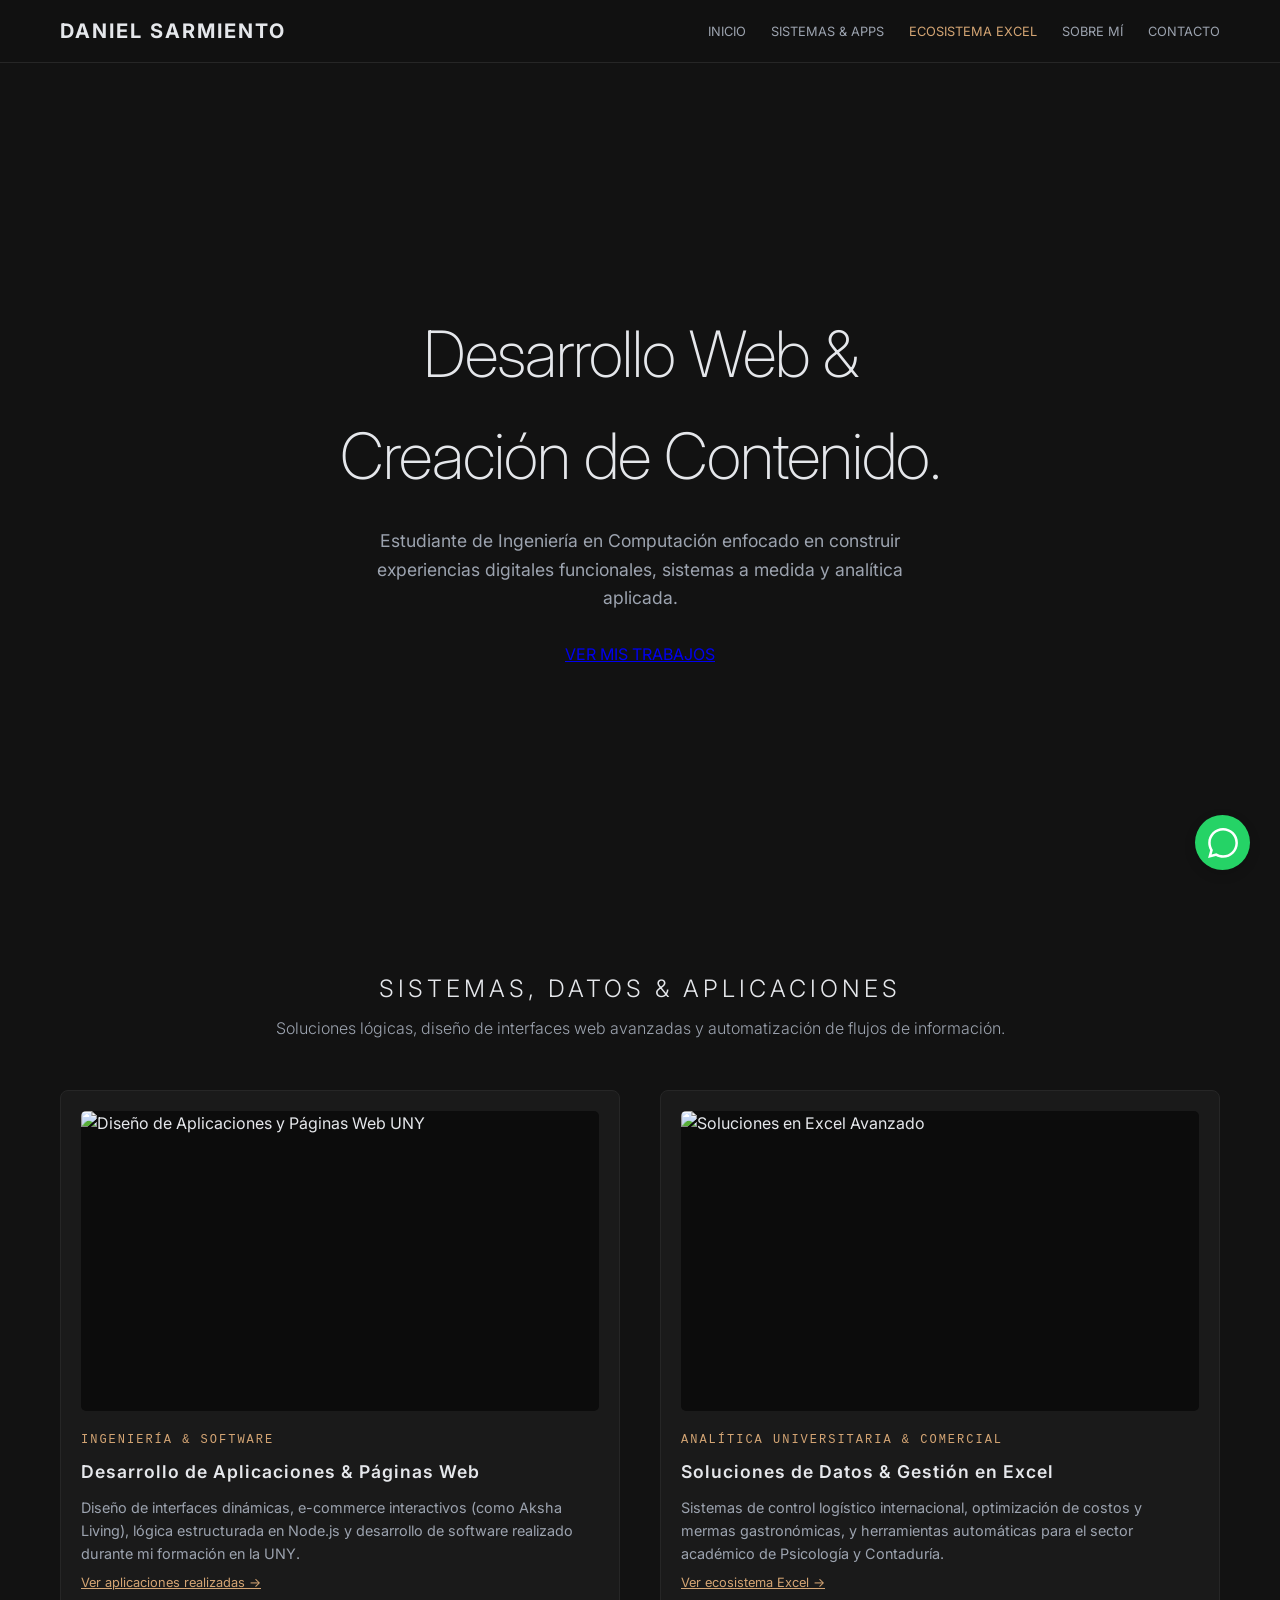
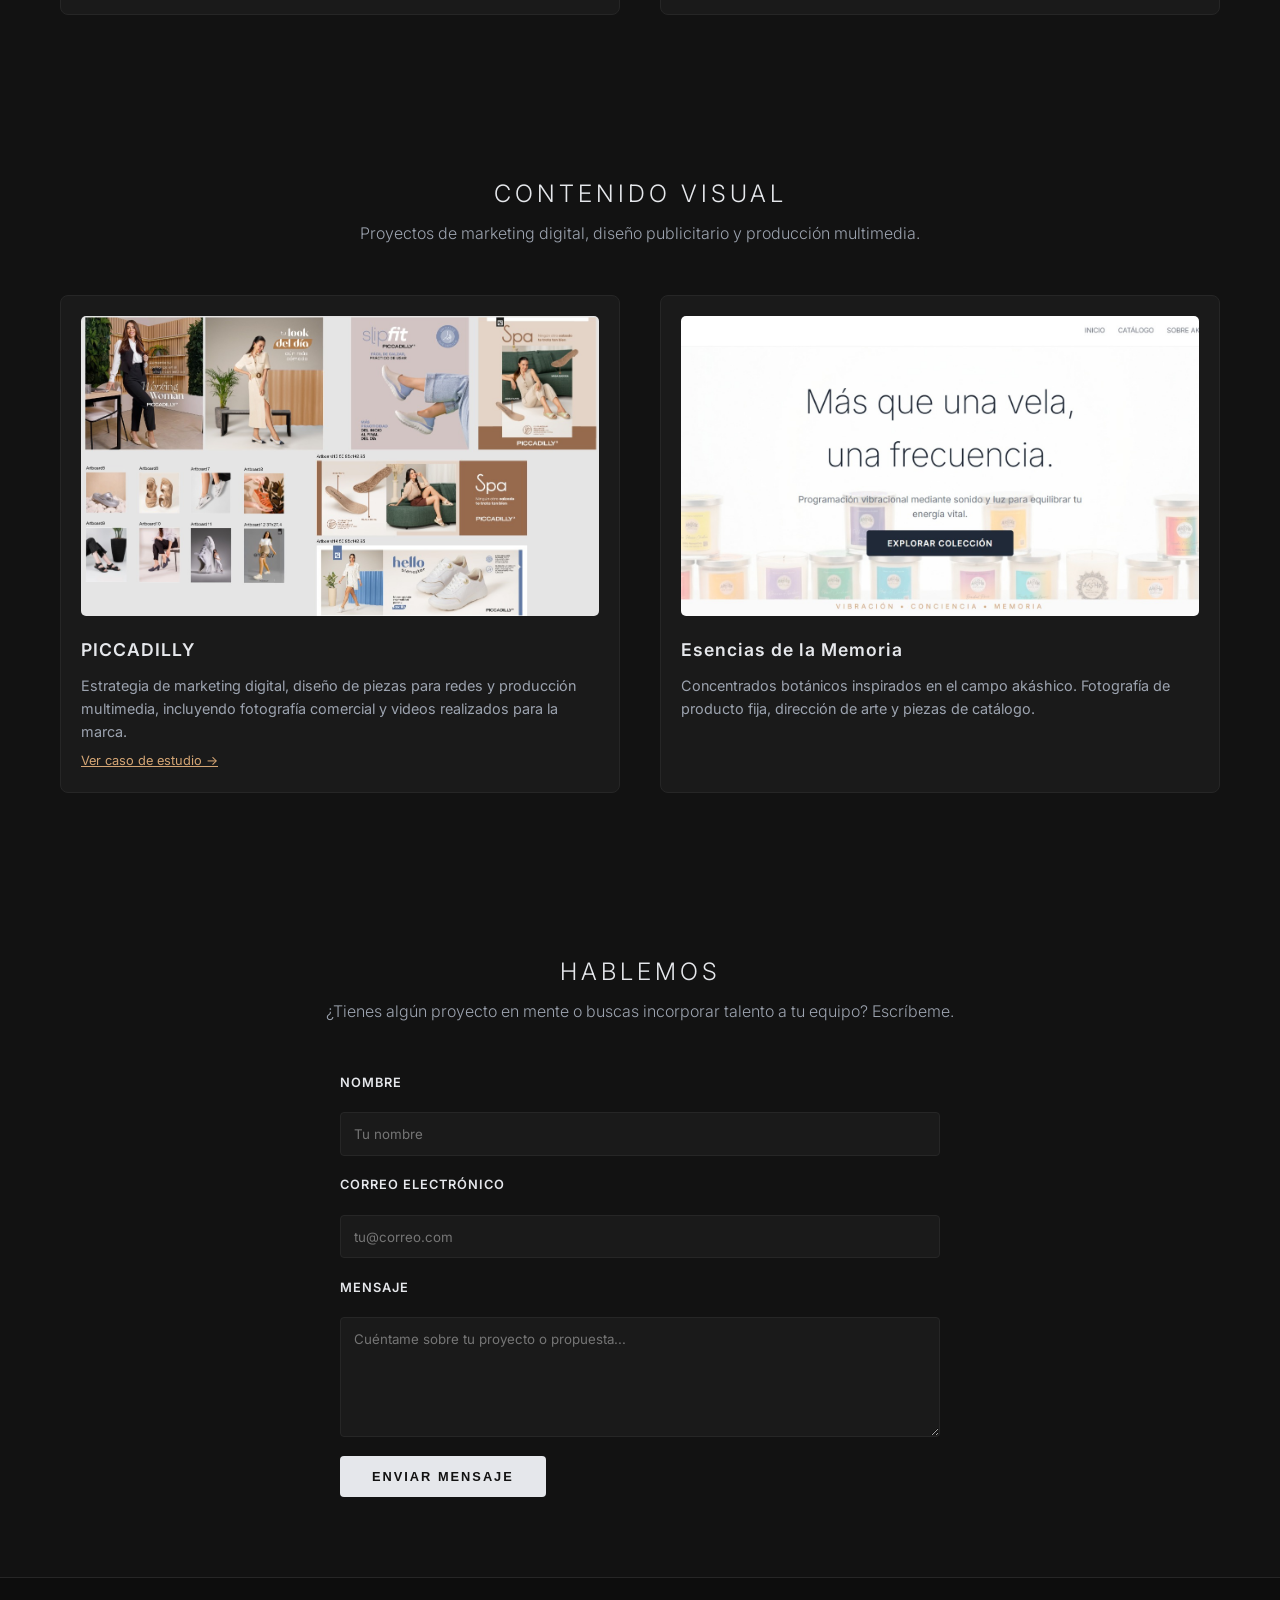
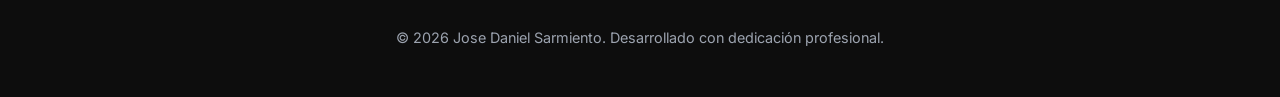
==== commit 2f31e8d9: "Update index.html" ====
--- a/index.html
+++ b/index.html
@@ -14,11 +14,11 @@
             <div class="nav-content">
                 <a href="index.html" class="logo">DANIEL SARMIENTO</a>
                 <ul class="nav-links">
-                    <li><a href="index.html" class="nav-link active">Inicio</a></li>
-                    <li><a href="#sistemas-datos" class="nav-link">Sistemas & Datos</a></li>
-                    <li><a href="#contenido-visual" class="nav-link">Contenido Visual</a></li>
-                    <li><a href="daniel.html" class="nav-link">Sobre mí</a></li>
-                    <li><a href="#contacto" class="nav-link">Contacto</a></li>
+                   <li><a href="index.html" class="nav-link">Inicio</a></li>
+                    <li><a href="uny.html" class="nav-link">Sistemas & Apps</a></li>
+                    <li><a href="excel.html" class="nav-link active">Ecosistema Excel</a></li>
+                    <li><a href="daniel.html" class="nav-link">Sobre Mí</a></li>
+                     <li><a href="#contacto" class="nav-link">Contacto</a></li>
                 </ul>
             </div>
         </div>
